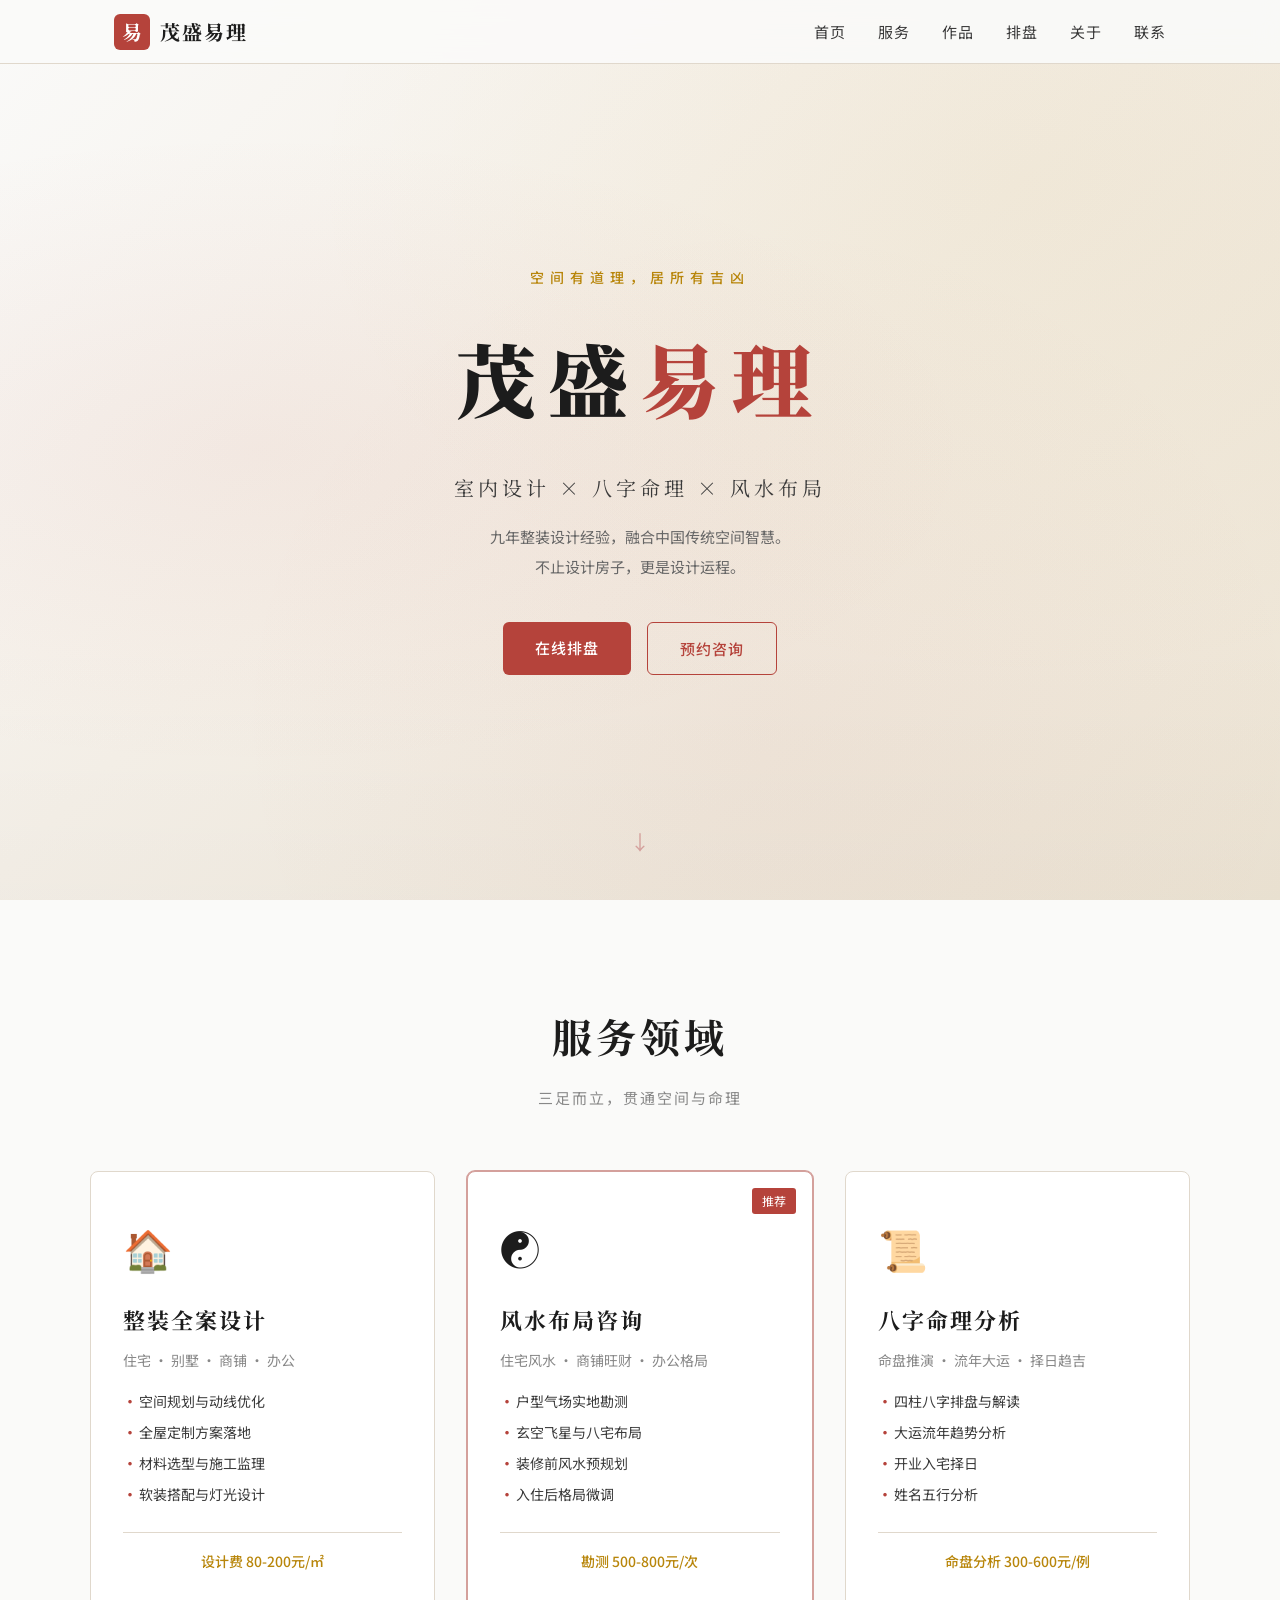
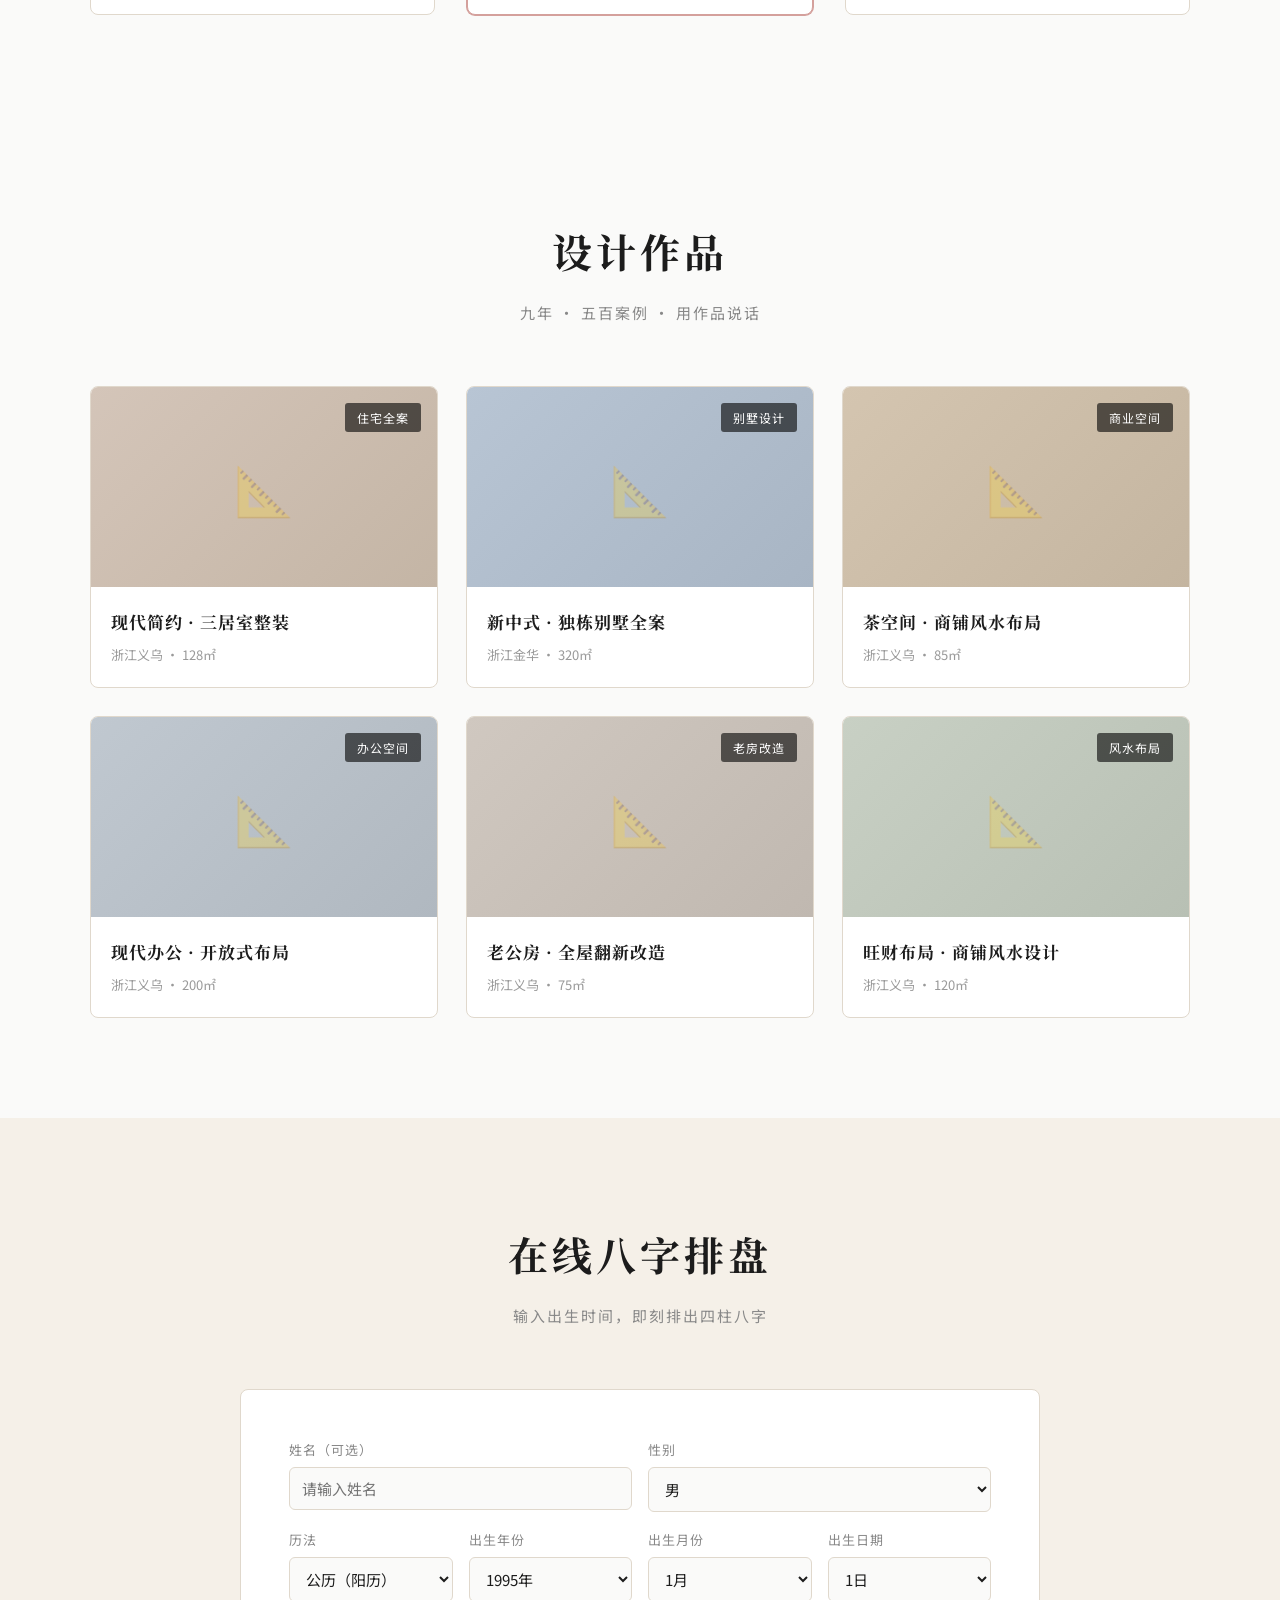
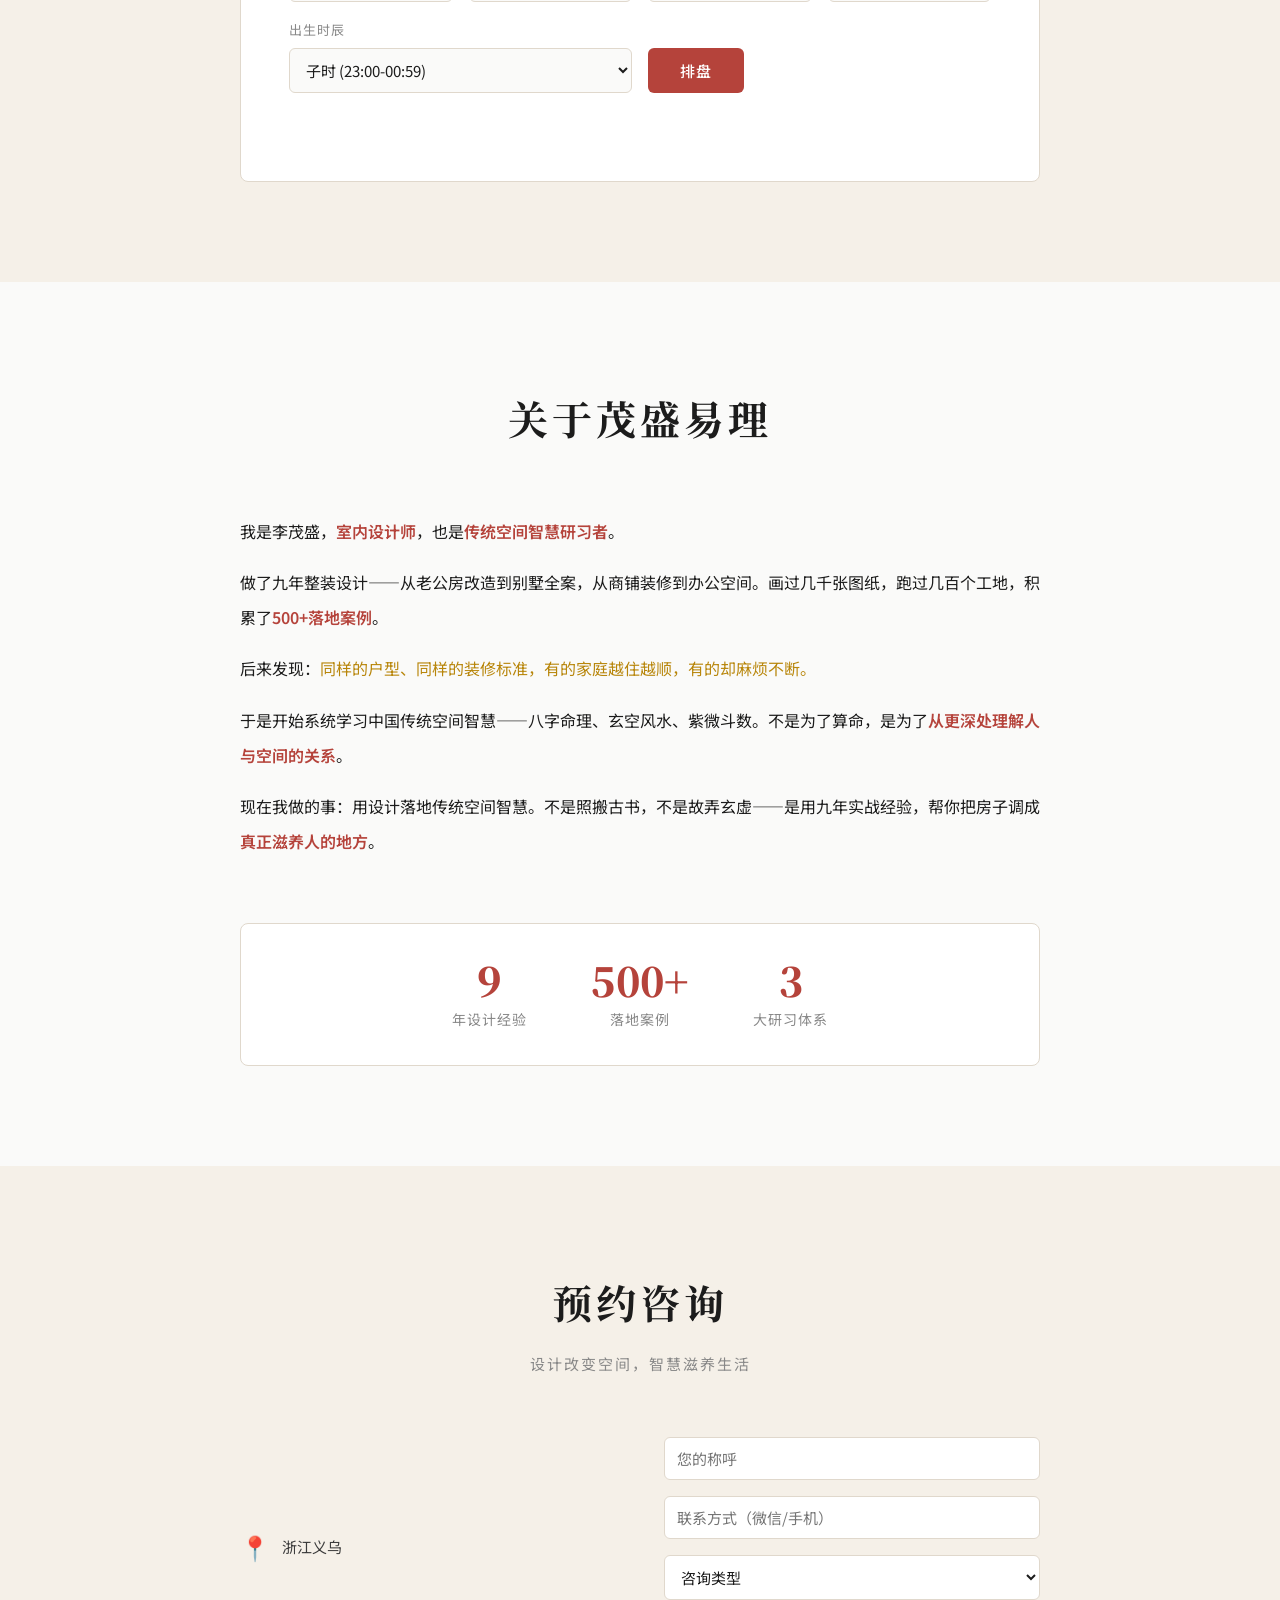
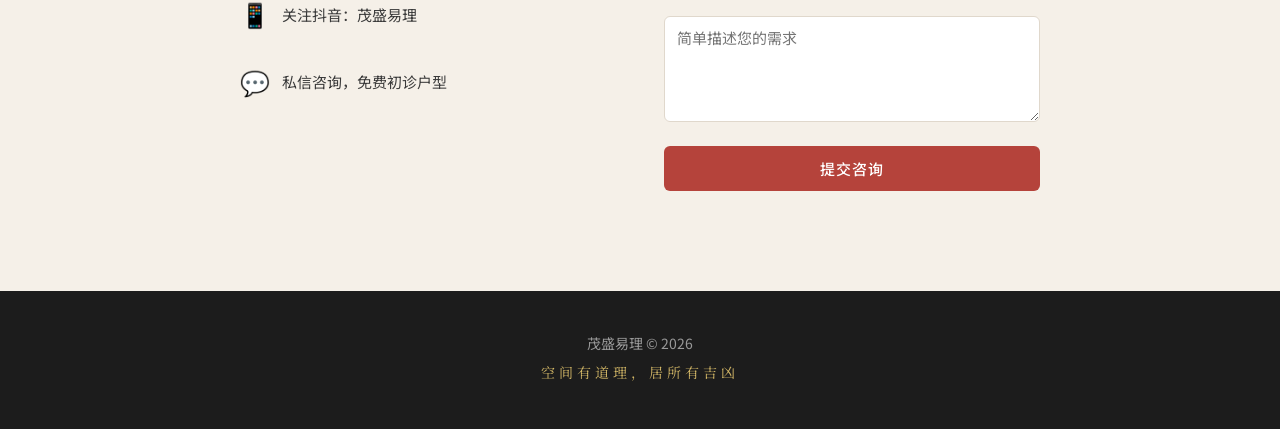
==== index.html @ fb3c31aa "茂盛易理官网初版：室内设计×八字命理×风水布局 - 首页首屏 + 服务领域 + 设计作品 + 在线八字排盘 + 关于 + 联系 - 九年整装设计经验，500+落地案例 - 纯静态站点，可部署到任意托管" ====
﻿<!DOCTYPE html>
<html lang="zh-CN">
<head>
  <meta charset="UTF-8">
  <meta name="viewport" content="width=device-width, initial-scale=1.0">
  <title>茂盛易理 — 空间设计 · 八字命理 · 风水布局</title>
  <meta name="description" content="茂盛易理，专注室内设计与传统空间智慧融合。9年整装设计经验，提供全案设计、八字命理分析、风水布局咨询。">
  <link rel="stylesheet" href="css/style.css">
</head>
<body>

<!-- 导航 -->
<nav class="nav">
  <div class="nav-inner">
    <a href="#home" class="logo">
      <span class="logo-icon">易</span>
      <span class="logo-text">茂盛易理</span>
    </a>
    <ul class="nav-links">
      <li><a href="#home">首页</a></li>
      <li><a href="#services">服务</a></li>
      <li><a href="#works">作品</a></li>
      <li><a href="#bazi">排盘</a></li>
      <li><a href="#about">关于</a></li>
      <li><a href="#contact">联系</a></li>
    </ul>
    <button class="nav-toggle" aria-label="菜单">☰</button>
  </div>
</nav>

<!-- 首页 —— 首屏 -->
<section id="home" class="hero">
  <div class="hero-bg"></div>
  <div class="hero-content">
    <p class="hero-tag">空间有道理，居所有吉凶</p>
    <h1 class="hero-title">
      <span class="t1">茂</span><span class="t2">盛</span><span class="t3">易</span><span class="t4">理</span>
    </h1>
    <p class="hero-sub">室内设计 × 八字命理 × 风水布局</p>
    <p class="hero-desc">九年整装设计经验，融合中国传统空间智慧。<br>不止设计房子，更是设计运程。</p>
    <div class="hero-actions">
      <a href="#bazi" class="btn-primary">在线排盘</a>
      <a href="#contact" class="btn-outline">预约咨询</a>
    </div>
  </div>
  <div class="hero-scroll">↓</div>
</section>

<!-- 服务 -->
<section id="services" class="section">
  <div class="section-header">
    <h2>服务领域</h2>
    <p class="section-sub">三足而立，贯通空间与命理</p>
  </div>
  <div class="services-grid">
    <div class="service-card">
      <div class="service-icon">🏠</div>
      <h3>整装全案设计</h3>
      <p>住宅 · 别墅 · 商铺 · 办公</p>
      <ul>
        <li>空间规划与动线优化</li>
        <li>全屋定制方案落地</li>
        <li>材料选型与施工监理</li>
        <li>软装搭配与灯光设计</li>
      </ul>
      <span class="service-price">设计费 80-200元/㎡</span>
    </div>
    <div class="service-card featured">
      <div class="service-icon">☯</div>
      <h3>风水布局咨询</h3>
      <p>住宅风水 · 商铺旺财 · 办公格局</p>
      <ul>
        <li>户型气场实地勘测</li>
        <li>玄空飞星与八宅布局</li>
        <li>装修前风水预规划</li>
        <li>入住后格局微调</li>
      </ul>
      <span class="service-price">勘测 500-800元/次</span>
    </div>
    <div class="service-card">
      <div class="service-icon">📜</div>
      <h3>八字命理分析</h3>
      <p>命盘推演 · 流年大运 · 择日趋吉</p>
      <ul>
        <li>四柱八字排盘与解读</li>
        <li>大运流年趋势分析</li>
        <li>开业入宅择日</li>
        <li>姓名五行分析</li>
      </ul>
      <span class="service-price">命盘分析 300-600元/例</span>
    </div>
  </div>
</section>

<!-- 作品集 -->
<section id="works" class="section">
  <div class="section-header">
    <h2>设计作品</h2>
    <p class="section-sub">九年 · 五百案例 · 用作品说话</p>
  </div>
  <div class="works-grid">
    <div class="work-card">
      <div class="work-img" style="background: linear-gradient(135deg, #D4C5B9 0%, #C4B5A5 100%);">
        <span class="work-tag">住宅全案</span>
      </div>
      <div class="work-info">
        <h4>现代简约 · 三居室整装</h4>
        <p>浙江义乌 · 128㎡</p>
      </div>
    </div>
    <div class="work-card">
      <div class="work-img" style="background: linear-gradient(135deg, #B8C5D4 0%, #A8B5C4 100%);">
        <span class="work-tag">别墅设计</span>
      </div>
      <div class="work-info">
        <h4>新中式 · 独栋别墅全案</h4>
        <p>浙江金华 · 320㎡</p>
      </div>
    </div>
    <div class="work-card">
      <div class="work-img" style="background: linear-gradient(135deg, #D4C5B0 0%, #C4B5A0 100%);">
        <span class="work-tag">商业空间</span>
      </div>
      <div class="work-info">
        <h4>茶空间 · 商铺风水布局</h4>
        <p>浙江义乌 · 85㎡</p>
      </div>
    </div>
    <div class="work-card">
      <div class="work-img" style="background: linear-gradient(135deg, #C0C8D0 0%, #B0B8C0 100%);">
        <span class="work-tag">办公空间</span>
      </div>
      <div class="work-info">
        <h4>现代办公 · 开放式布局</h4>
        <p>浙江义乌 · 200㎡</p>
      </div>
    </div>
    <div class="work-card">
      <div class="work-img" style="background: linear-gradient(135deg, #D0C8C0 0%, #C0B8B0 100%);">
        <span class="work-tag">老房改造</span>
      </div>
      <div class="work-info">
        <h4>老公房 · 全屋翻新改造</h4>
        <p>浙江义乌 · 75㎡</p>
      </div>
    </div>
    <div class="work-card">
      <div class="work-img" style="background: linear-gradient(135deg, #C8D0C4 0%, #B8C0B4 100%);">
        <span class="work-tag">风水布局</span>
      </div>
      <div class="work-info">
        <h4>旺财布局 · 商铺风水设计</h4>
        <p>浙江义乌 · 120㎡</p>
      </div>
    </div>
  </div>
</section>

<!-- 排盘工具 -->
<section id="bazi" class="section section-alt">
  <div class="section-header">
    <h2>在线八字排盘</h2>
    <p class="section-sub">输入出生时间，即刻排出四柱八字</p>
  </div>
  <div class="bazi-tool">
    <form id="baziForm" class="bazi-form">
      <div class="form-row">
        <div class="form-group">
          <label for="name">姓名（可选）</label>
          <input type="text" id="name" placeholder="请输入姓名">
        </div>
        <div class="form-group">
          <label for="gender">性别</label>
          <select id="gender">
            <option value="1">男</option>
            <option value="0">女</option>
          </select>
        </div>
      </div>
      <div class="form-row">
        <div class="form-group">
          <label for="calendarType">历法</label>
          <select id="calendarType">
            <option value="solar">公历（阳历）</option>
            <option value="lunar">农历（阴历）</option>
          </select>
        </div>
        <div class="form-group">
          <label for="year">出生年份</label>
          <select id="year"></select>
        </div>
        <div class="form-group">
          <label for="month">出生月份</label>
          <select id="month"></select>
        </div>
        <div class="form-group">
          <label for="day">出生日期</label>
          <select id="day"></select>
        </div>
      </div>
      <div class="form-row">
        <div class="form-group">
          <label for="hour">出生时辰</label>
          <select id="hour">
            <option value="0">子时 (23:00-00:59)</option>
            <option value="1">丑时 (01:00-02:59)</option>
            <option value="2">寅时 (03:00-04:59)</option>
            <option value="3">卯时 (05:00-06:59)</option>
            <option value="4">辰时 (07:00-08:59)</option>
            <option value="5">巳时 (09:00-10:59)</option>
            <option value="6">午时 (11:00-12:59)</option>
            <option value="7">未时 (13:00-14:59)</option>
            <option value="8">申时 (15:00-16:59)</option>
            <option value="9">酉时 (17:00-18:59)</option>
            <option value="10">戌时 (19:00-20:59)</option>
            <option value="11">亥时 (21:00-22:59)</option>
          </select>
        </div>
        <div class="form-group">
          <label>&nbsp;</label>
          <button type="submit" class="btn-primary">排盘</button>
        </div>
      </div>
    </form>

    <div id="baziResult" class="bazi-result" style="display:none;">
      <div class="bazi-table-wrapper">
        <table class="bazi-table">
          <thead>
            <tr>
              <th></th>
              <th class="pillar-label">年柱</th>
              <th class="pillar-label">月柱</th>
              <th class="pillar-label">日柱</th>
              <th class="pillar-label">时柱</th>
            </tr>
          </thead>
          <tbody>
            <tr class="stem-row">
              <td class="row-label">天干</td>
              <td id="yStem" class="pillar-cell">—</td>
              <td id="mStem" class="pillar-cell">—</td>
              <td id="dStem" class="pillar-cell">—</td>
              <td id="hStem" class="pillar-cell">—</td>
            </tr>
            <tr class="branch-row">
              <td class="row-label">地支</td>
              <td id="yBranch" class="pillar-cell">—</td>
              <td id="mBranch" class="pillar-cell">—</td>
              <td id="dBranch" class="pillar-cell">—</td>
              <td id="hBranch" class="pillar-cell">—</td>
            </tr>
          </tbody>
        </table>
      </div>
      <div class="bazi-extras" id="baziExtras"></div>
      <p class="bazi-disclaimer">以上为四柱八字排盘结果。如需详细命理解读、大运流年分析、户型风水布局，请<a href="#contact">预约咨询</a>。</p>
    </div>
  </div>
</section>

<!-- 关于 -->
<section id="about" class="section">
  <div class="section-header">
    <h2>关于茂盛易理</h2>
  </div>
  <div class="about-content">
    <div class="about-text">
      <p>我是李茂盛，<strong>室内设计师</strong>，也是<strong>传统空间智慧研习者</strong>。</p>
      <p>做了九年整装设计——从老公房改造到别墅全案，从商铺装修到办公空间。画过几千张图纸，跑过几百个工地，积累了<strong>500+落地案例</strong>。</p>
      <p>后来发现：<em>同样的户型、同样的装修标准，有的家庭越住越顺，有的却麻烦不断。</em></p>
      <p>于是开始系统学习中国传统空间智慧——八字命理、玄空风水、紫微斗数。不是为了算命，是为了<strong>从更深处理解人与空间的关系</strong>。</p>
      <p>现在我做的事：用设计落地传统空间智慧。不是照搬古书，不是故弄玄虚——是用九年实战经验，帮你把房子调成<strong>真正滋养人的地方</strong>。</p>
    </div>
    <div class="about-stats">
      <div class="stat"><span class="stat-num">9</span><span class="stat-label">年设计经验</span></div>
      <div class="stat"><span class="stat-num">500+</span><span class="stat-label">落地案例</span></div>
      <div class="stat"><span class="stat-num">3</span><span class="stat-label">大研习体系</span></div>
    </div>
  </div>
</section>

<!-- 联系 -->
<section id="contact" class="section section-alt">
  <div class="section-header">
    <h2>预约咨询</h2>
    <p class="section-sub">设计改变空间，智慧滋养生活</p>
  </div>
  <div class="contact-content">
    <div class="contact-info">
      <div class="contact-item">
        <span class="contact-icon">📍</span>
        <span>浙江义乌</span>
      </div>
      <div class="contact-item">
        <span class="contact-icon">📱</span>
        <span>关注抖音：茂盛易理</span>
      </div>
      <div class="contact-item">
        <span class="contact-icon">💬</span>
        <span>私信咨询，免费初诊户型</span>
      </div>
    </div>
    <form id="contactForm" class="contact-form">
      <div class="form-group">
        <input type="text" placeholder="您的称呼" required>
      </div>
      <div class="form-group">
        <input type="text" placeholder="联系方式（微信/手机）" required>
      </div>
      <div class="form-group">
        <select>
          <option>咨询类型</option>
          <option>整装设计</option>
          <option>风水布局</option>
          <option>八字命理</option>
          <option>其他</option>
        </select>
      </div>
      <div class="form-group">
        <textarea rows="4" placeholder="简单描述您的需求"></textarea>
      </div>
      <button type="submit" class="btn-primary">提交咨询</button>
    </form>
  </div>
</section>

<!-- 页脚 -->
<footer class="footer">
  <div class="footer-inner">
    <p>茂盛易理 © 2026</p>
    <p>空间有道理，居所有吉凶</p>
  </div>
</footer>

<script src="js/bazi-calculator.js?v=4"></script>
<script src="js/main.js?v=4"></script>
</body>
</html>
---- css/style.css ----
/* === 茂盛易理 — 官网样式 === */

/* --- 字体 --- */
@import url('https://fonts.googleapis.com/css2?family=Noto+Serif+SC:wght@400;600;700;900&family=Noto+Sans+SC:wght@300;400;500;700&display=swap');

/* --- CSS变量 --- */
:root {
  --red: #B5433B;
  --red-light: #D4A09C;
  --red-dark: #8B2D26;
  --gold: #B8860B;
  --gold-light: #D4B867;
  --ink: #1C1C1C;
  --ink-light: #3A3A3A;
  --paper: #F5F0E8;
  --paper-dark: #E8E0D0;
  --bg: #FAFAF9;
  --white: #FFFFFF;
  --border: #E0D8CC;
  --shadow: 0 2px 16px rgba(0,0,0,0.06);
  --shadow-lg: 0 8px 40px rgba(0,0,0,0.10);
  --font-serif: 'Noto Serif SC', 'SimSun', 'STSong', serif;
  --font-sans: 'Noto Sans SC', 'PingFang SC', 'Microsoft YaHei', sans-serif;
  --max-width: 1100px;
  --nav-height: 64px;
}

/* --- Reset --- */
*, *::before, *::after { box-sizing: border-box; margin: 0; padding: 0; }
html { scroll-behavior: smooth; font-size: 16px; }
body {
  font-family: var(--font-sans);
  color: var(--ink);
  background: var(--bg);
  line-height: 1.8;
  -webkit-font-smoothing: antialiased;
}

/* --- 导航 --- */
.nav {
  position: fixed; top: 0; left: 0; right: 0; z-index: 1000;
  background: rgba(250,250,249,0.92);
  backdrop-filter: blur(12px);
  border-bottom: 1px solid var(--border);
  height: var(--nav-height);
}
.nav-inner {
  max-width: var(--max-width); margin: 0 auto;
  display: flex; align-items: center; justify-content: space-between;
  height: 100%; padding: 0 24px;
}
.logo { display: flex; align-items: center; gap: 10px; text-decoration: none; }
.logo-icon {
  width: 36px; height: 36px;
  background: var(--red);
  color: #fff;
  font-family: var(--font-serif);
  font-size: 20px; font-weight: 700;
  display: flex; align-items: center; justify-content: center;
  border-radius: 6px;
}
.logo-text {
  font-family: var(--font-serif);
  font-size: 20px; font-weight: 700;
  color: var(--ink);
  letter-spacing: 2px;
}
.nav-links { display: flex; list-style: none; gap: 32px; }
.nav-links a {
  text-decoration: none; color: var(--ink-light);
  font-size: 15px; font-weight: 400;
  transition: color 0.2s;
  letter-spacing: 1px;
}
.nav-links a:hover { color: var(--red); }
.nav-toggle { display: none; background: none; border: none; font-size: 24px; cursor: pointer; color: var(--ink); }

/* --- 首屏 --- */
.hero {
  min-height: 100vh; display: flex; align-items: center; justify-content: center;
  position: relative; overflow: hidden;
  padding: 100px 24px 60px;
  background: linear-gradient(135deg, #FAFAF9 0%, #F5F0E8 40%, #EDE4D4 100%);
}
.hero-bg {
  position: absolute; inset: 0;
  background:
    radial-gradient(ellipse at 20% 50%, rgba(181,67,59,0.06) 0%, transparent 50%),
    radial-gradient(ellipse at 80% 20%, rgba(184,134,11,0.05) 0%, transparent 50%),
    radial-gradient(ellipse at 60% 80%, rgba(181,67,59,0.04) 0%, transparent 50%);
  pointer-events: none;
}
/* 装饰性水墨纹理 */
.hero-bg::after {
  content: '';
  position: absolute; bottom: 0; left: 0; right: 0; height: 30%;
  background: linear-gradient(to top, rgba(0,0,0,0.02) 0%, transparent 100%);
}
.hero-content { position: relative; z-index: 1; text-align: center; max-width: 700px; }
.hero-tag {
  font-size: 14px; color: var(--gold); letter-spacing: 6px;
  text-transform: uppercase; margin-bottom: 16px;
  font-weight: 500;
}
.hero-title {
  font-family: var(--font-serif);
  font-size: clamp(48px, 8vw, 80px);
  font-weight: 900;
  letter-spacing: 12px;
  margin-bottom: 20px;
  display: flex; justify-content: center; gap: 0;
}
.hero-title span { display: inline-block; }
.t1 { color: var(--ink); }
.t2 { color: var(--ink); }
.t3 { color: var(--red); }
.t4 { color: var(--red); }
.hero-sub {
  font-family: var(--font-serif);
  font-size: clamp(16px, 2.5vw, 20px);
  color: var(--ink-light);
  letter-spacing: 4px;
  margin-bottom: 16px;
}
.hero-desc {
  font-size: 15px; color: #666;
  line-height: 2;
  margin-bottom: 40px;
}
.hero-actions { display: flex; gap: 16px; justify-content: center; flex-wrap: wrap; }
.hero-scroll {
  position: absolute; bottom: 40px; left: 50%; transform: translateX(-50%);
  font-size: 20px; color: var(--red-light); animation: bounce 2s infinite;
}
@keyframes bounce {
  0%, 100% { transform: translateX(-50%) translateY(0); }
  50% { transform: translateX(-50%) translateY(8px); }
}

/* --- 按钮 --- */
.btn-primary {
  display: inline-block;
  background: var(--red);
  color: #fff;
  padding: 12px 32px;
  border-radius: 6px;
  text-decoration: none;
  font-size: 15px; font-weight: 500;
  letter-spacing: 1px;
  border: none; cursor: pointer;
  transition: background 0.2s, transform 0.15s;
  font-family: var(--font-sans);
}
.btn-primary:hover { background: var(--red-dark); transform: translateY(-1px); }
.btn-outline {
  display: inline-block;
  background: transparent;
  color: var(--red);
  padding: 12px 32px;
  border-radius: 6px;
  text-decoration: none;
  font-size: 15px; font-weight: 500;
  letter-spacing: 1px;
  border: 1.5px solid var(--red);
  cursor: pointer;
  transition: background 0.2s, color 0.2s;
}
.btn-outline:hover { background: var(--red); color: #fff; }

/* --- 通用section --- */
.section { padding: 100px 24px; }
.section-alt { background: var(--paper); }
.section-header { text-align: center; margin-bottom: 60px; }
.section-header h2 {
  font-family: var(--font-serif);
  font-size: clamp(28px, 4vw, 40px);
  font-weight: 700;
  color: var(--ink);
  letter-spacing: 4px;
  margin-bottom: 12px;
}
.section-sub {
  font-size: 15px; color: #888;
  letter-spacing: 2px;
}

/* --- 作品集 --- */
.works-grid {
  max-width: var(--max-width); margin: 0 auto;
  display: grid;
  grid-template-columns: repeat(auto-fit, minmax(300px, 1fr));
  gap: 28px;
}
.work-card {
  background: var(--white);
  border: 1px solid var(--border);
  border-radius: 8px;
  overflow: hidden;
  transition: transform 0.3s, box-shadow 0.3s;
}
.work-card:hover {
  transform: translateY(-4px);
  box-shadow: var(--shadow-lg);
}
.work-img {
  height: 200px;
  display: flex;
  align-items: flex-start;
  justify-content: flex-end;
  padding: 16px;
  position: relative;
  overflow: hidden;
}
.work-img::after {
  content: '📐';
  position: absolute;
  top: 50%;
  left: 50%;
  transform: translate(-50%, -50%);
  font-size: 48px;
  opacity: 0.3;
}
.work-tag {
  position: relative;
  z-index: 1;
  background: rgba(0,0,0,0.6);
  color: #fff;
  font-size: 12px;
  padding: 4px 12px;
  border-radius: 3px;
  letter-spacing: 1px;
}
.work-info {
  padding: 20px;
}
.work-info h4 {
  font-family: var(--font-serif);
  font-size: 17px;
  letter-spacing: 1px;
  margin-bottom: 6px;
  color: var(--ink);
}
.work-info p {
  font-size: 13px;
  color: #999;
}

/* --- 服务卡片 --- */
.services-grid {
  max-width: var(--max-width); margin: 0 auto;
  display: grid;
  grid-template-columns: repeat(auto-fit, minmax(300px, 1fr));
  gap: 32px;
}
.service-card {
  background: var(--white);
  border: 1px solid var(--border);
  border-radius: 8px;
  padding: 40px 32px;
  transition: transform 0.2s, box-shadow 0.3s;
  position: relative;
}
.service-card:hover {
  transform: translateY(-4px);
  box-shadow: var(--shadow-lg);
}
.service-card.featured {
  border-color: var(--red-light);
  box-shadow: 0 0 0 1px var(--red-light);
}
.service-card.featured::before {
  content: '推荐';
  position: absolute; top: 16px; right: 16px;
  background: var(--red); color: #fff;
  font-size: 12px; padding: 2px 10px; border-radius: 3px;
}
.service-icon { font-size: 40px; margin-bottom: 16px; }
.service-card h3 {
  font-family: var(--font-serif);
  font-size: 22px; margin-bottom: 8px;
  letter-spacing: 2px;
}
.service-card > p {
  font-size: 14px; color: #888; margin-bottom: 16px;
}
.service-card ul {
  list-style: none; margin-bottom: 24px;
}
.service-card li {
  position: relative; padding-left: 16px;
  font-size: 14px; color: var(--ink-light);
  margin-bottom: 6px;
}
.service-card li::before {
  content: '·'; position: absolute; left: 0;
  color: var(--red); font-weight: 700;
}
.service-price {
  display: block; text-align: center;
  font-size: 14px; color: var(--gold);
  font-weight: 500;
  padding-top: 16px; border-top: 1px solid var(--border);
}

/* --- 排盘工具 --- */
.bazi-tool {
  max-width: 800px; margin: 0 auto;
  background: var(--white);
  border: 1px solid var(--border);
  border-radius: 8px;
  padding: 48px;
}
.bazi-form { margin-bottom: 40px; }
.form-row { display: flex; gap: 16px; margin-bottom: 16px; flex-wrap: wrap; }
.form-group { flex: 1; min-width: 140px; }
.form-group label {
  display: block; font-size: 13px; color: #888;
  margin-bottom: 6px; letter-spacing: 1px;
}
.form-group input,
.form-group select {
  width: 100%; padding: 10px 12px;
  border: 1px solid var(--border);
  border-radius: 6px;
  font-size: 15px; font-family: var(--font-sans);
  color: var(--ink);
  background: var(--bg);
  transition: border-color 0.2s;
}
.form-group input:focus,
.form-group select:focus {
  outline: none;
  border-color: var(--red);
}

/* --- 八字排盘表格 --- */
.bazi-table-wrapper { overflow-x: auto; margin-bottom: 24px; }
.bazi-table {
  width: 100%; border-collapse: collapse;
  text-align: center;
}
.bazi-table th, .bazi-table td {
  padding: 14px 16px;
  border: 1px solid var(--border);
  font-size: 15px;
}
.bazi-table thead th {
  background: var(--ink);
  color: var(--white);
  font-weight: 500; letter-spacing: 2px;
  font-family: var(--font-serif);
}
.bazi-table .row-label {
  background: var(--paper);
  font-family: var(--font-serif);
  font-weight: 600;
  letter-spacing: 2px;
  color: var(--red);
  min-width: 60px;
}
.pillar-cell {
  font-family: var(--font-serif);
  font-size: 22px;
  font-weight: 700;
  color: var(--ink);
  transition: all 0.3s;
}
.stem-row .pillar-cell { color: var(--red); }
.branch-row .pillar-cell { color: var(--ink); }
.bazi-extras {
  padding: 20px;
  background: var(--paper);
  border-radius: 6px;
  margin-bottom: 20px;
  font-size: 14px;
  line-height: 2;
}
.bazi-extras p { margin-bottom: 4px; }
.bazi-extras .label { color: #888; margin-right: 8px; }
.bazi-extras .value { font-weight: 600; }
.bazi-disclaimer {
  font-size: 13px; color: #aaa; text-align: center;
  line-height: 1.8;
}
.bazi-disclaimer a { color: var(--red); text-decoration: none; }

/* --- 关于 --- */
.about-content {
  max-width: 800px; margin: 0 auto;
  display: flex; flex-direction: column; gap: 48px;
}
.about-text { font-size: 16px; line-height: 2.2; }
.about-text p { margin-bottom: 16px; }
.about-text strong { color: var(--red); font-weight: 600; }
.about-text em { font-style: normal; color: var(--gold); }
.about-stats {
  display: flex; justify-content: center; gap: 64px;
  padding: 32px; background: var(--white);
  border: 1px solid var(--border); border-radius: 8px;
  flex-wrap: wrap;
}
.stat { text-align: center; }
.stat-num {
  display: block;
  font-family: var(--font-serif);
  font-size: 40px; font-weight: 900;
  color: var(--red);
  line-height: 1.2;
}
.stat-label { font-size: 14px; color: #888; letter-spacing: 1px; }

/* --- 联系 --- */
.contact-content {
  max-width: 800px; margin: 0 auto;
  display: grid; grid-template-columns: 1fr 1fr;
  gap: 48px;
}
.contact-info { display: flex; flex-direction: column; gap: 24px; justify-content: center; }
.contact-item {
  display: flex; align-items: center; gap: 12px;
  font-size: 15px; color: var(--ink-light);
}
.contact-icon { font-size: 24px; }
.contact-form { display: flex; flex-direction: column; gap: 16px; }
.contact-form .form-group input,
.contact-form .form-group select,
.contact-form .form-group textarea {
  width: 100%; padding: 10px 12px;
  border: 1px solid var(--border);
  border-radius: 6px;
  font-size: 15px; font-family: var(--font-sans);
  color: var(--ink);
  background: var(--white);
  transition: border-color 0.2s;
}
.contact-form .form-group input:focus,
.contact-form .form-group select:focus,
.contact-form .form-group textarea:focus {
  outline: none; border-color: var(--red);
}
.contact-form textarea { resize: vertical; }

/* --- 页脚 --- */
.footer {
  background: var(--ink);
  color: #999;
  text-align: center;
  padding: 40px 24px;
  font-size: 14px;
}
.footer p { margin-bottom: 4px; }
.footer p:last-child {
  font-family: var(--font-serif);
  letter-spacing: 4px;
  color: var(--gold-light);
}

/* --- 响应式 --- */
@media (max-width: 768px) {
  .nav-links { display: none; }
  .nav-toggle { display: block; }
  .nav-links.open {
    display: flex;
    flex-direction: column;
    position: absolute; top: var(--nav-height); left: 0; right: 0;
    background: var(--bg);
    border-bottom: 1px solid var(--border);
    padding: 16px 24px;
    gap: 12px;
  }
  .hero { padding: 80px 16px 40px; }
  .hero-title { letter-spacing: 6px; }
  .hero-actions { flex-direction: column; align-items: center; }
  .section { padding: 60px 16px; }
  .services-grid { grid-template-columns: 1fr; }
  .works-grid { grid-template-columns: 1fr; }
  .contact-content { grid-template-columns: 1fr; gap: 32px; }
  .about-stats { gap: 32px; }
  .bazi-tool { padding: 24px 16px; }
  .form-row { flex-direction: column; }
  .bazi-table th, .bazi-table td { padding: 10px 8px; font-size: 14px; }
  .pillar-cell { font-size: 18px; }
}
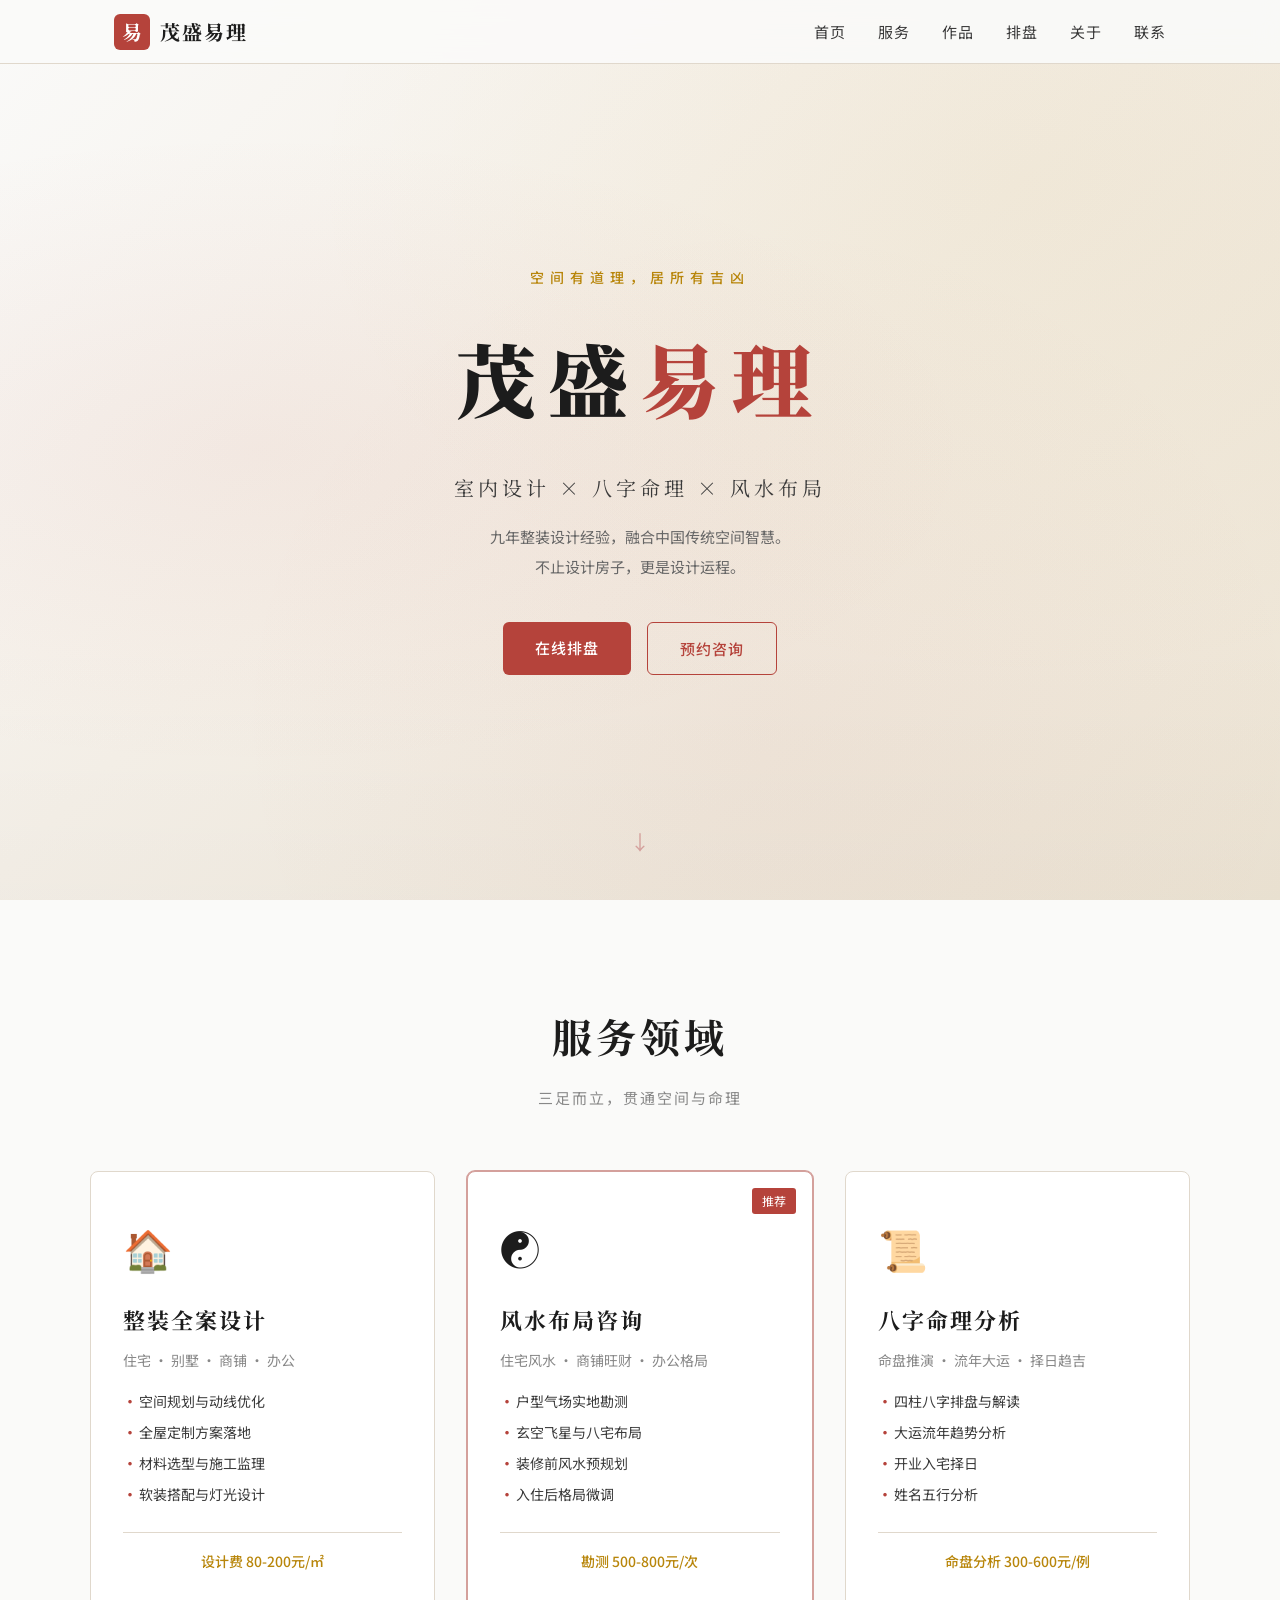
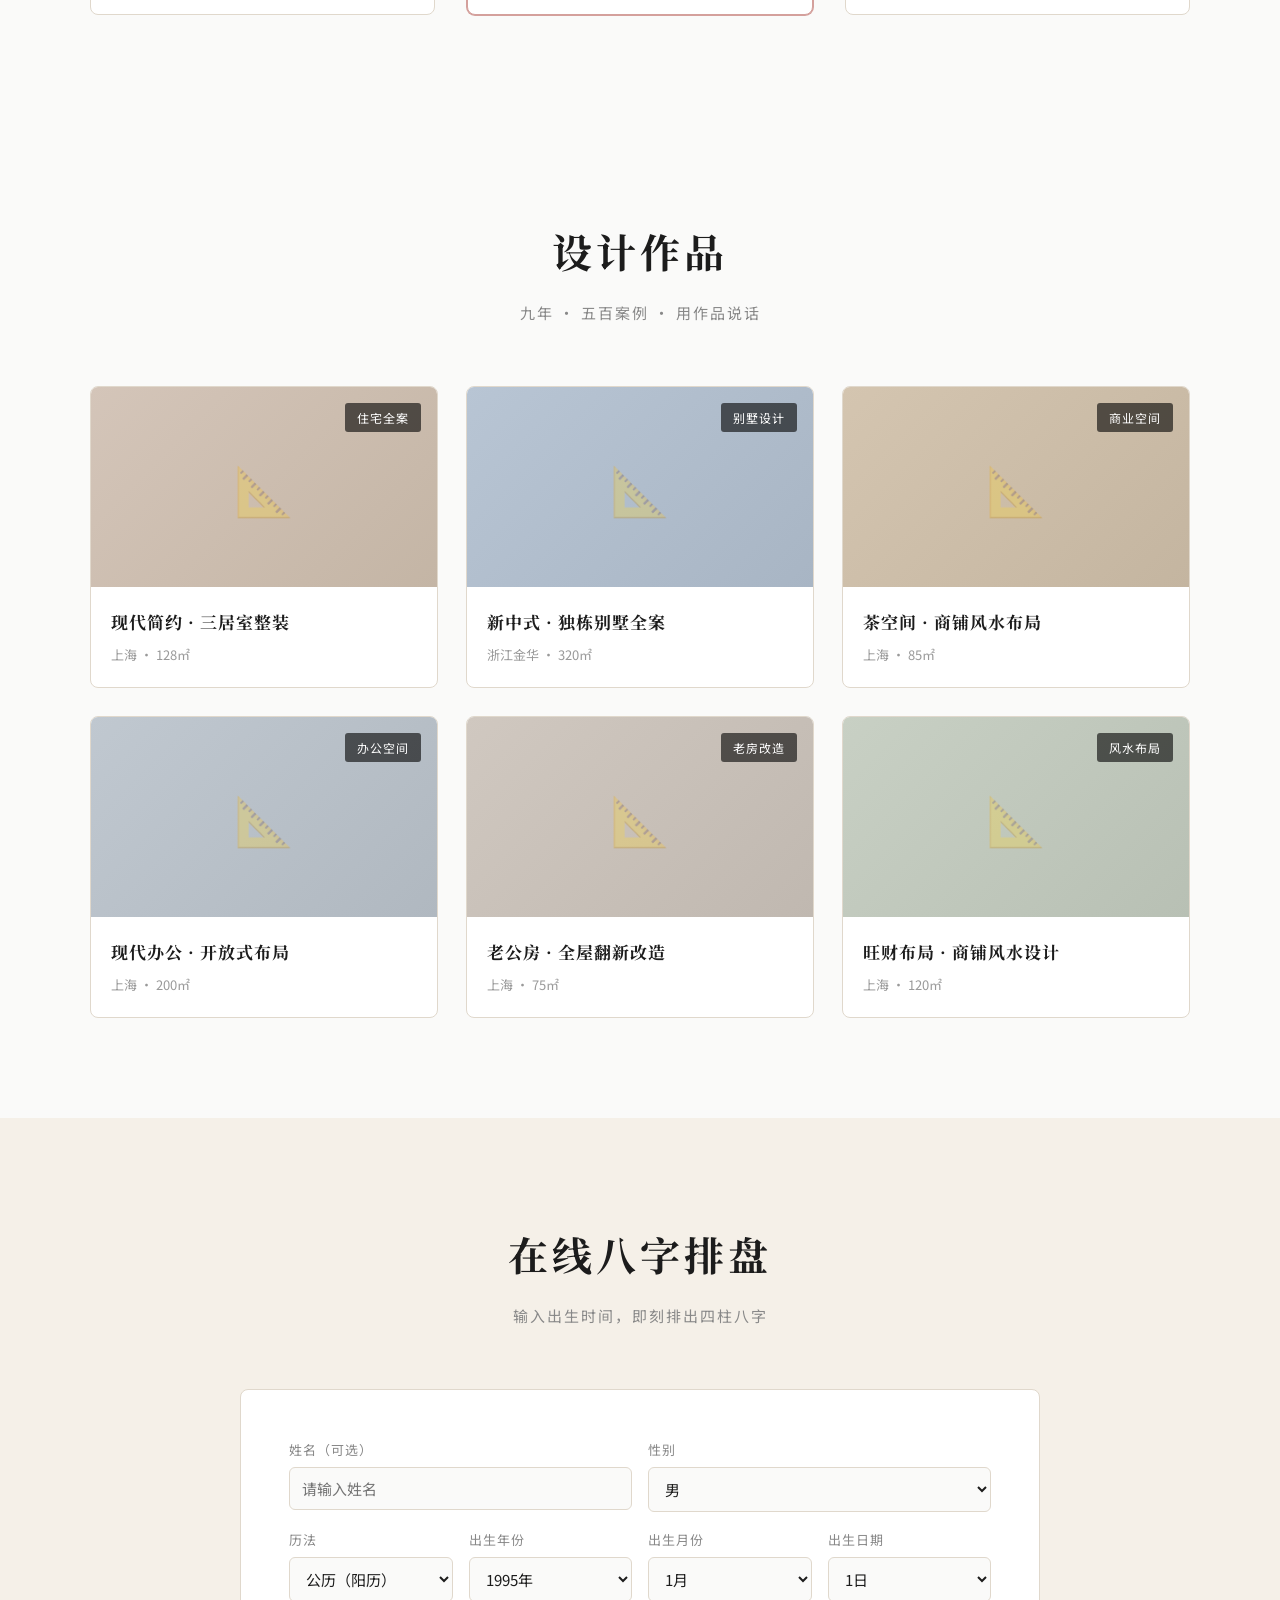
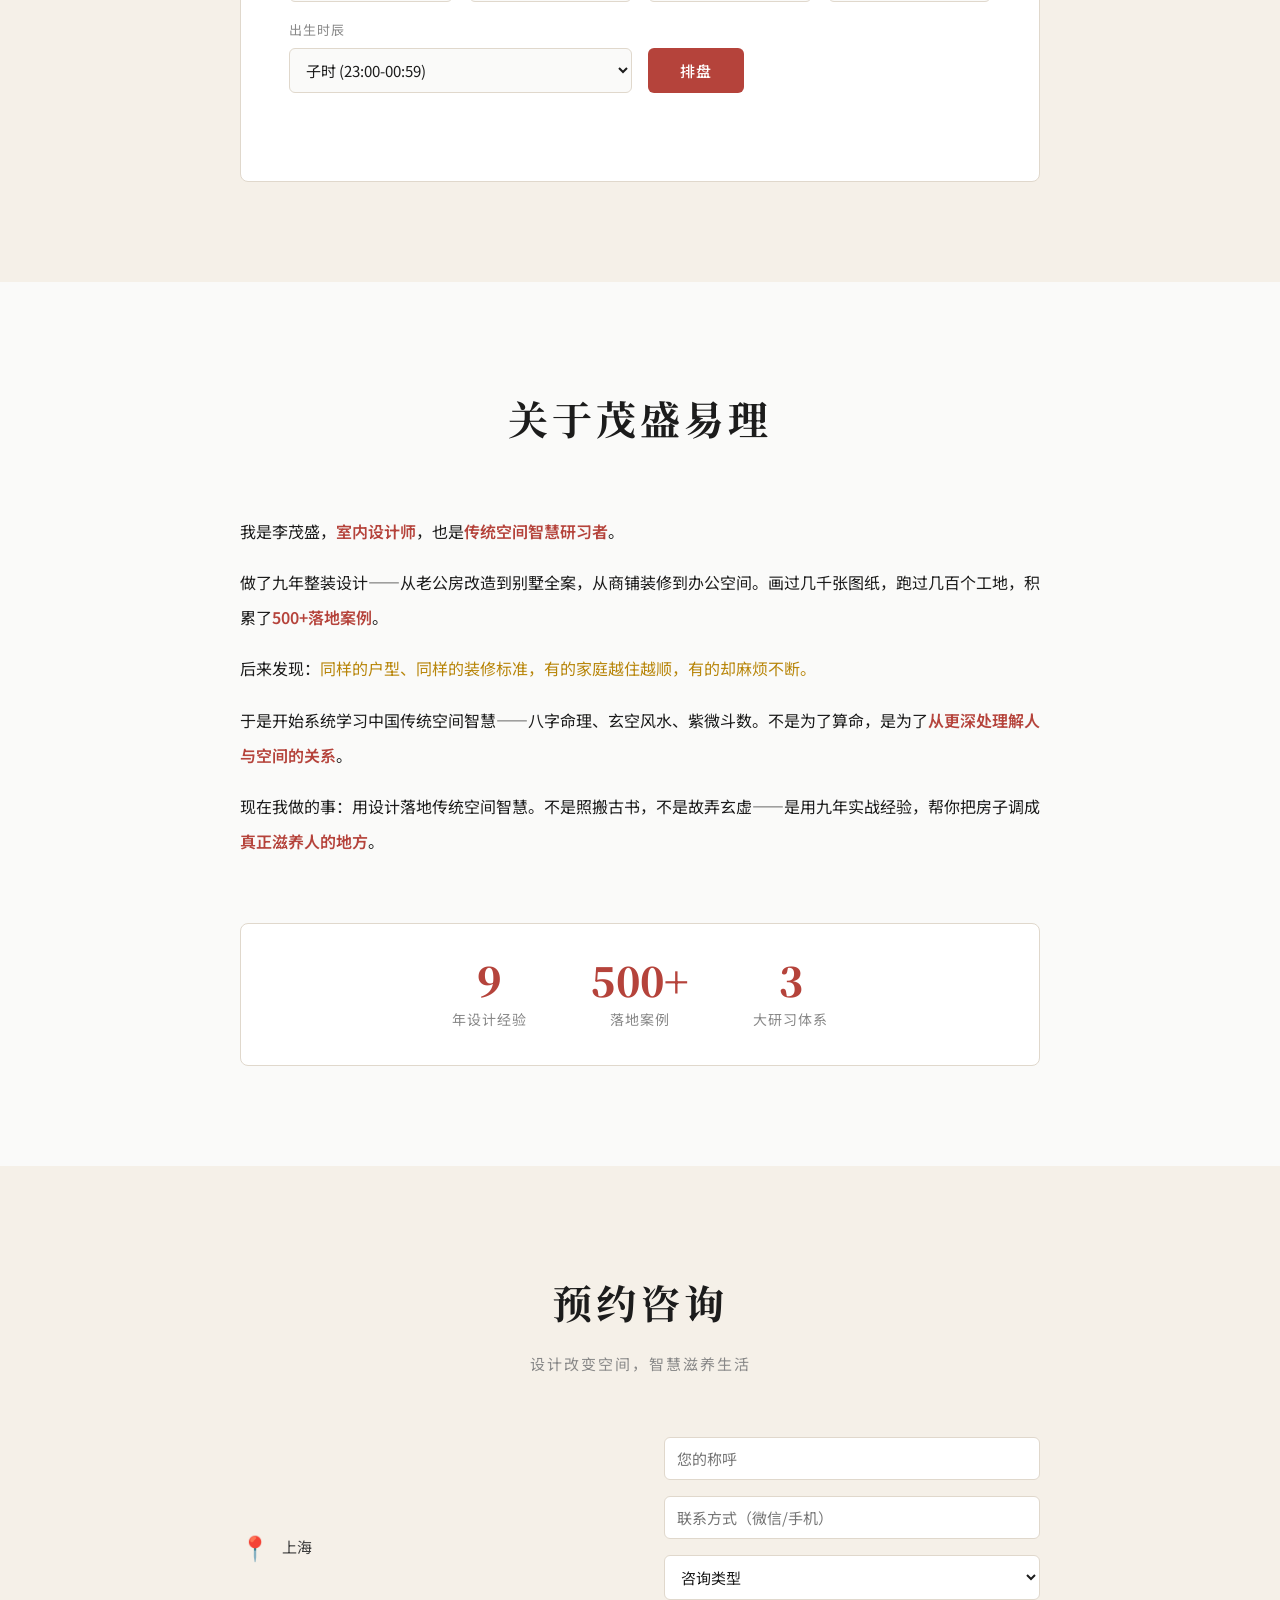
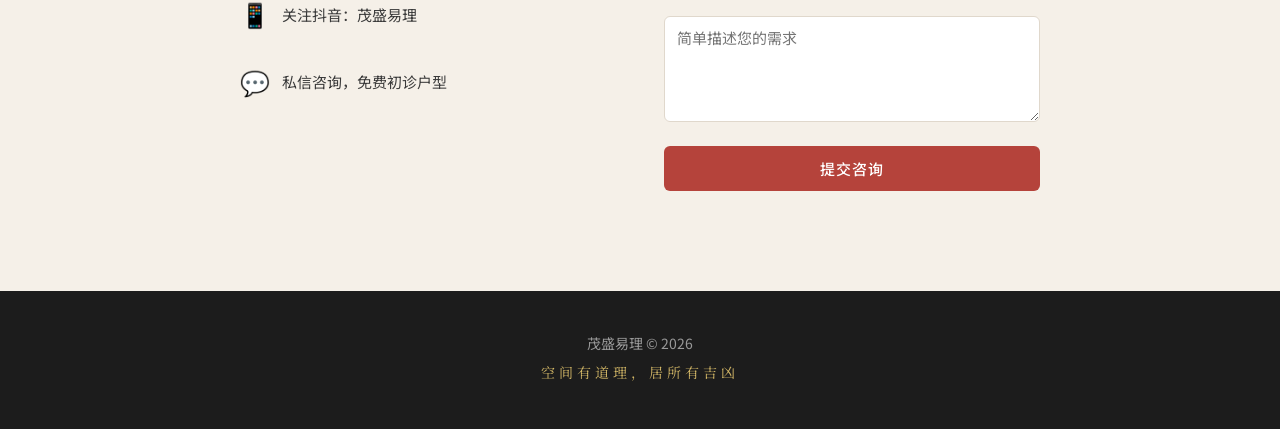
==== commit b785e669: "地区修正：浙江义乌 → 上海" ====
--- a/index.html
+++ b/index.html
@@ -105,7 +105,7 @@
       </div>
       <div class="work-info">
         <h4>现代简约 · 三居室整装</h4>
-        <p>浙江义乌 · 128㎡</p>
+        <p>上海 · 128㎡</p>
       </div>
     </div>
     <div class="work-card">
@@ -123,7 +123,7 @@
       </div>
       <div class="work-info">
         <h4>茶空间 · 商铺风水布局</h4>
-        <p>浙江义乌 · 85㎡</p>
+        <p>上海 · 85㎡</p>
       </div>
     </div>
     <div class="work-card">
@@ -132,7 +132,7 @@
       </div>
       <div class="work-info">
         <h4>现代办公 · 开放式布局</h4>
-        <p>浙江义乌 · 200㎡</p>
+        <p>上海 · 200㎡</p>
       </div>
     </div>
     <div class="work-card">
@@ -141,7 +141,7 @@
       </div>
       <div class="work-info">
         <h4>老公房 · 全屋翻新改造</h4>
-        <p>浙江义乌 · 75㎡</p>
+        <p>上海 · 75㎡</p>
       </div>
     </div>
     <div class="work-card">
@@ -150,7 +150,7 @@
       </div>
       <div class="work-info">
         <h4>旺财布局 · 商铺风水设计</h4>
-        <p>浙江义乌 · 120㎡</p>
+        <p>上海 · 120㎡</p>
       </div>
     </div>
   </div>
@@ -290,7 +290,7 @@
     <div class="contact-info">
       <div class="contact-item">
         <span class="contact-icon">📍</span>
-        <span>浙江义乌</span>
+        <span>上海</span>
       </div>
       <div class="contact-item">
         <span class="contact-icon">📱</span>
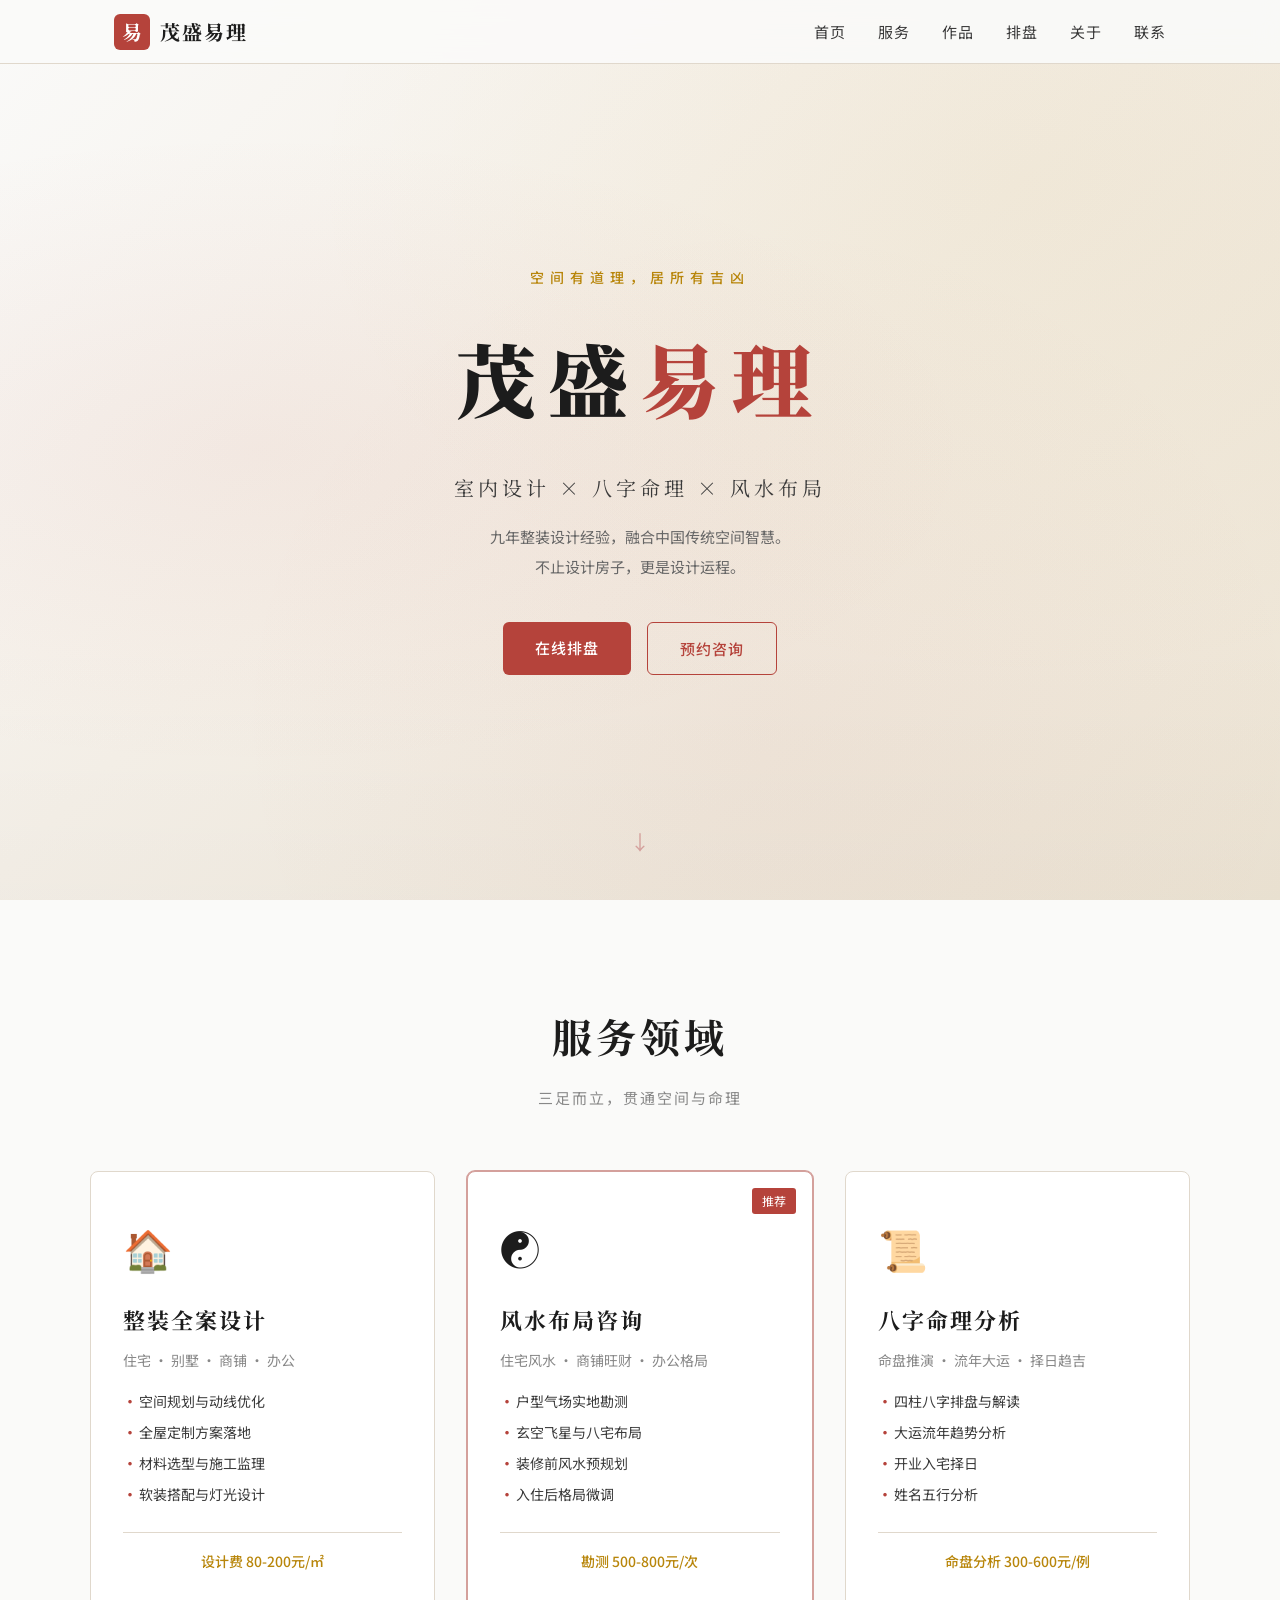
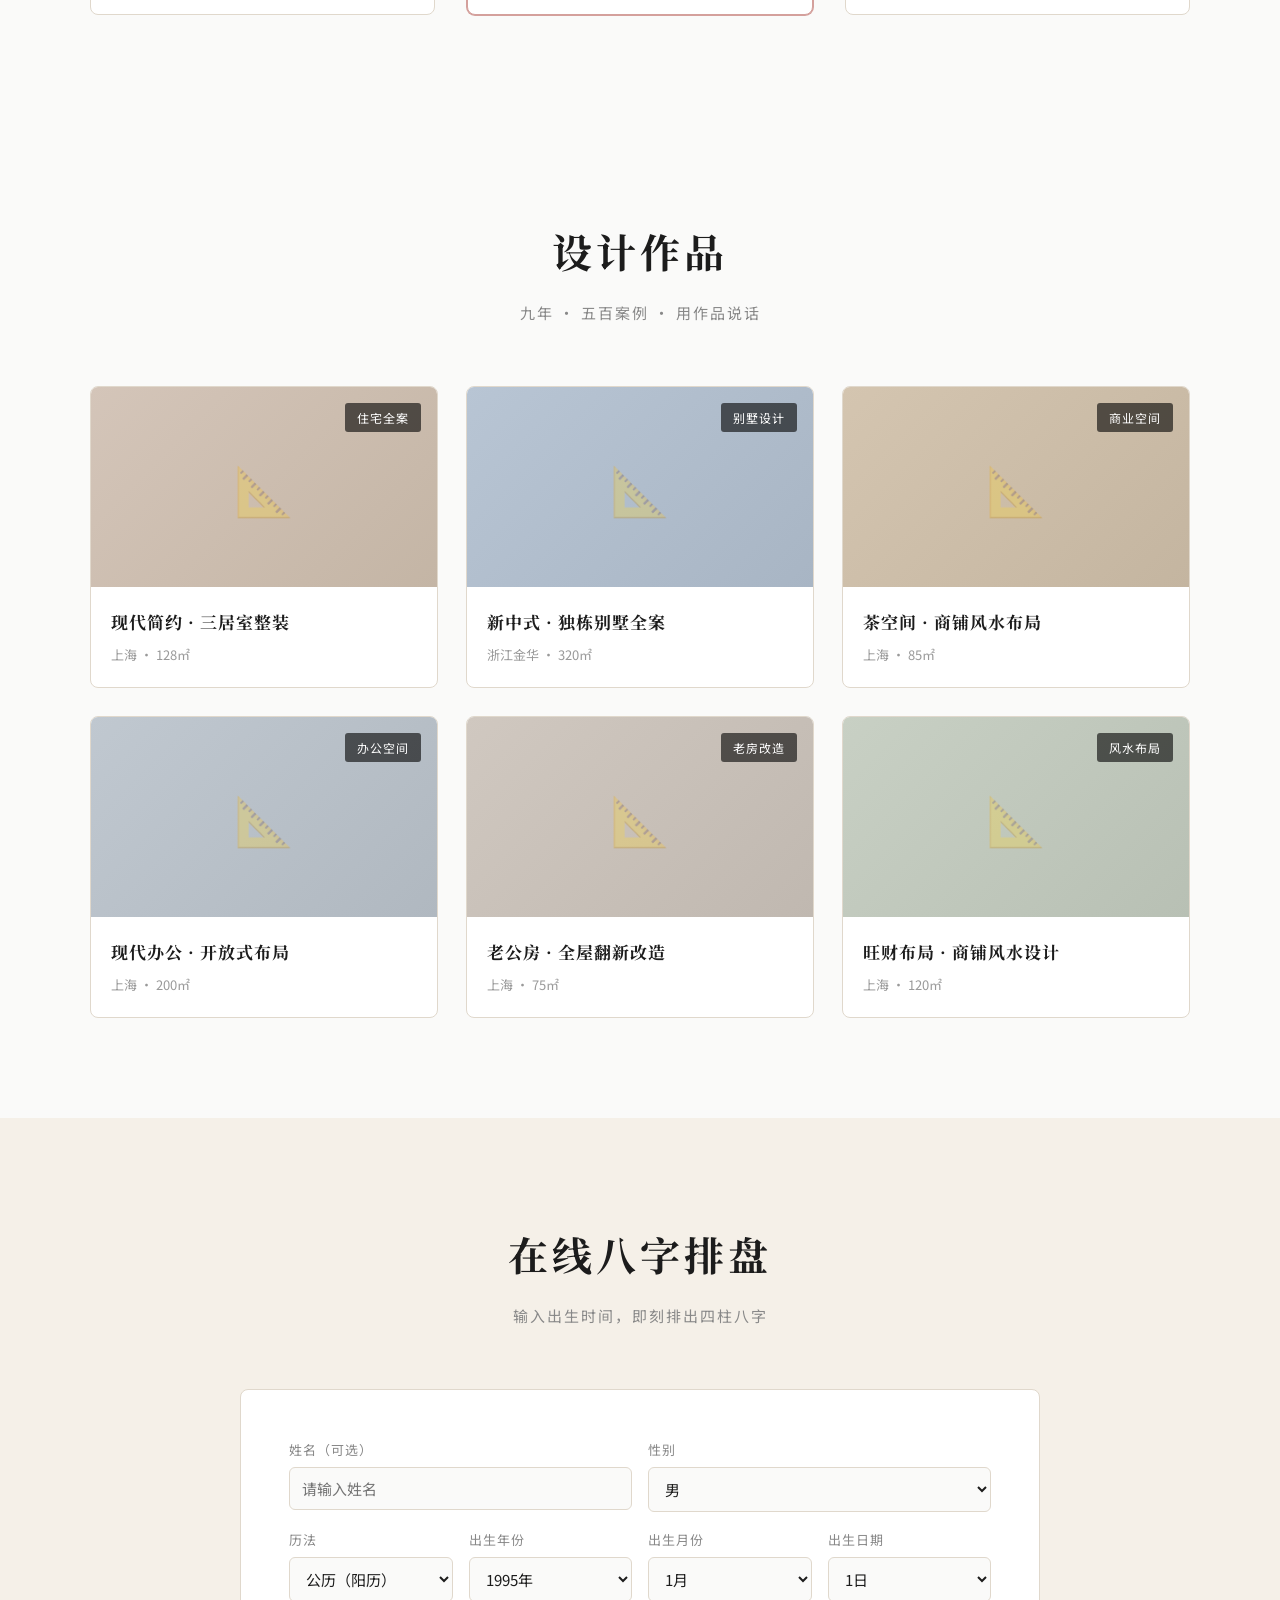
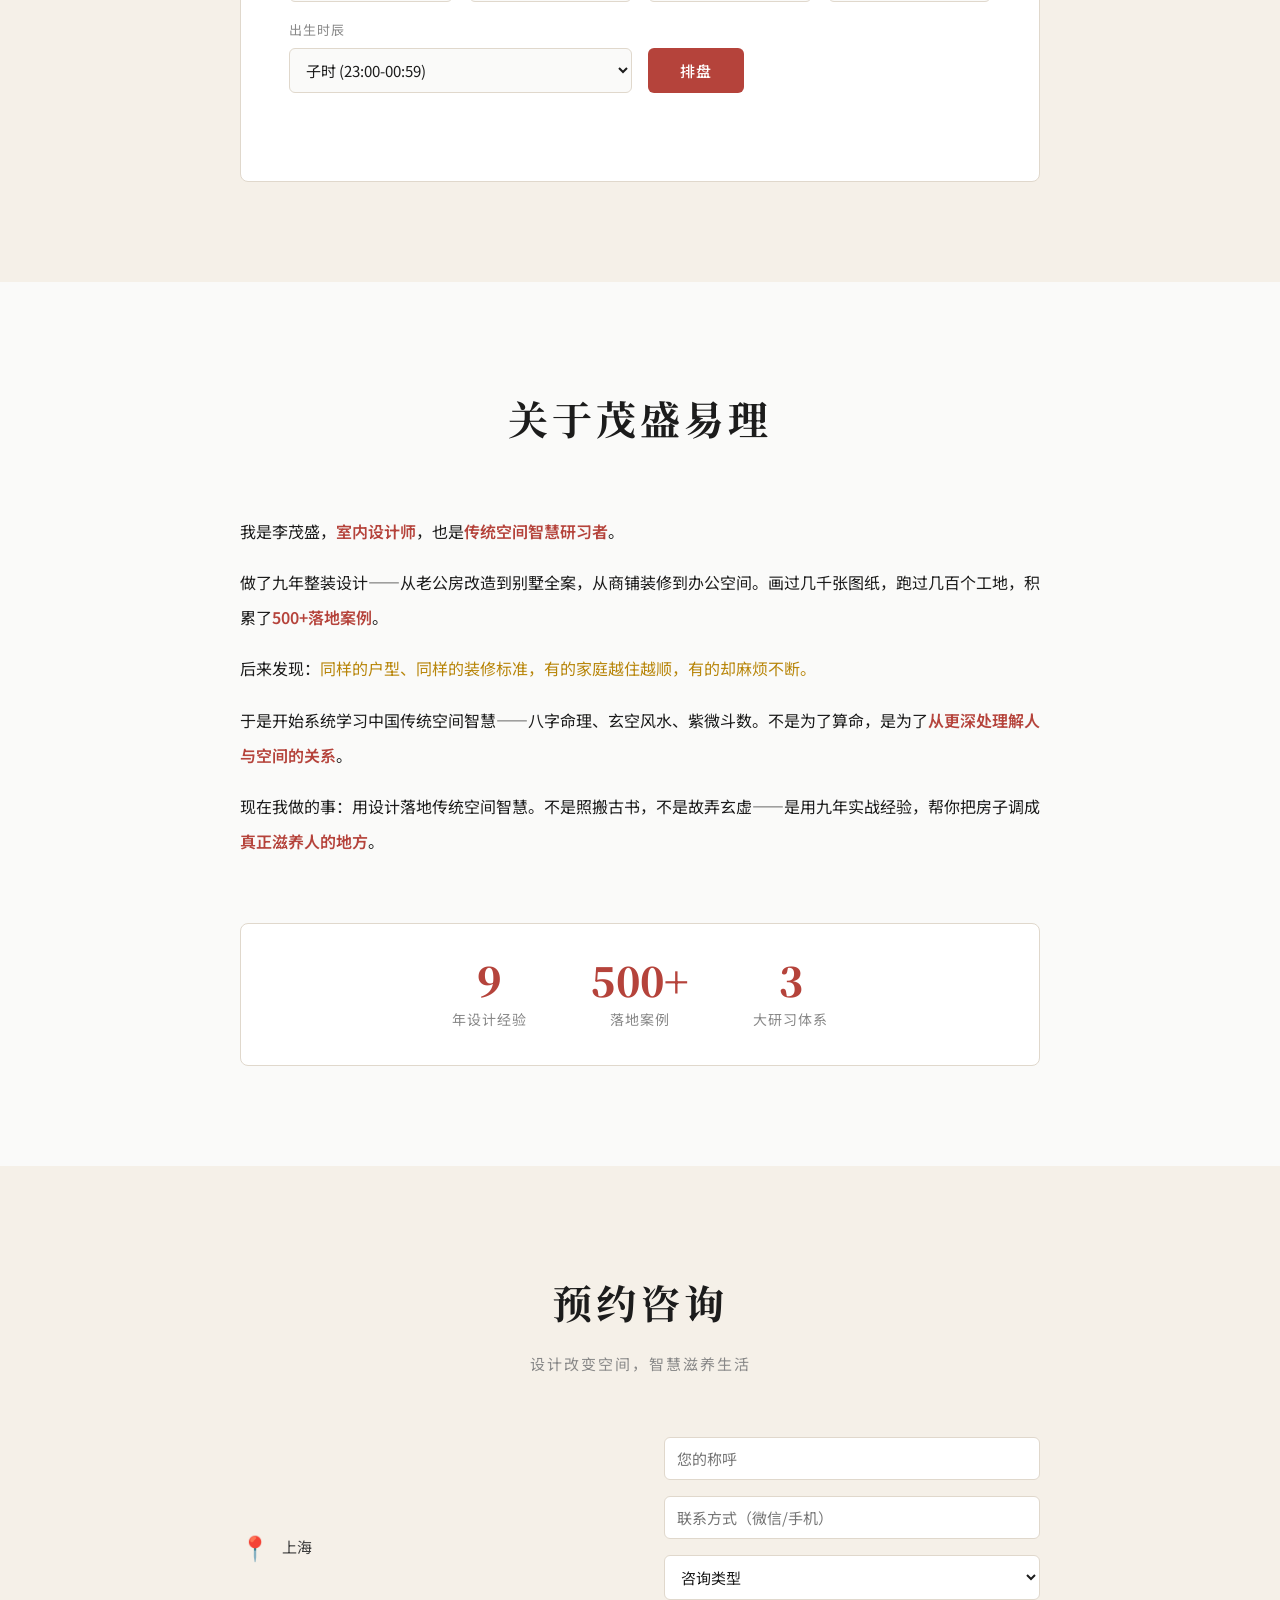
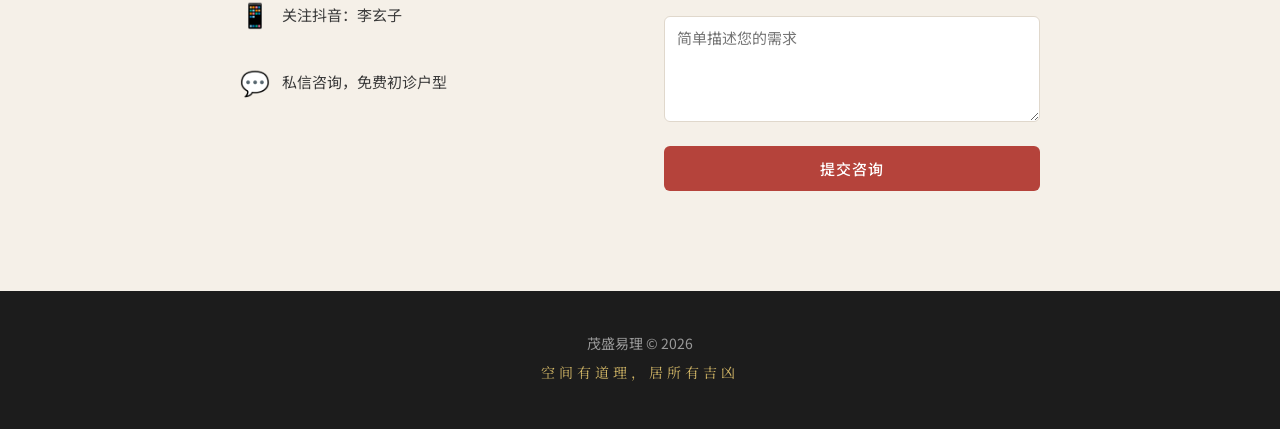
==== commit d946be4f: "抖音账号名称更新为李玄子" ====
--- a/index.html
+++ b/index.html
@@ -294,7 +294,7 @@
       </div>
       <div class="contact-item">
         <span class="contact-icon">📱</span>
-        <span>关注抖音：茂盛易理</span>
+        <span>关注抖音：李玄子</span>
       </div>
       <div class="contact-item">
         <span class="contact-icon">💬</span>
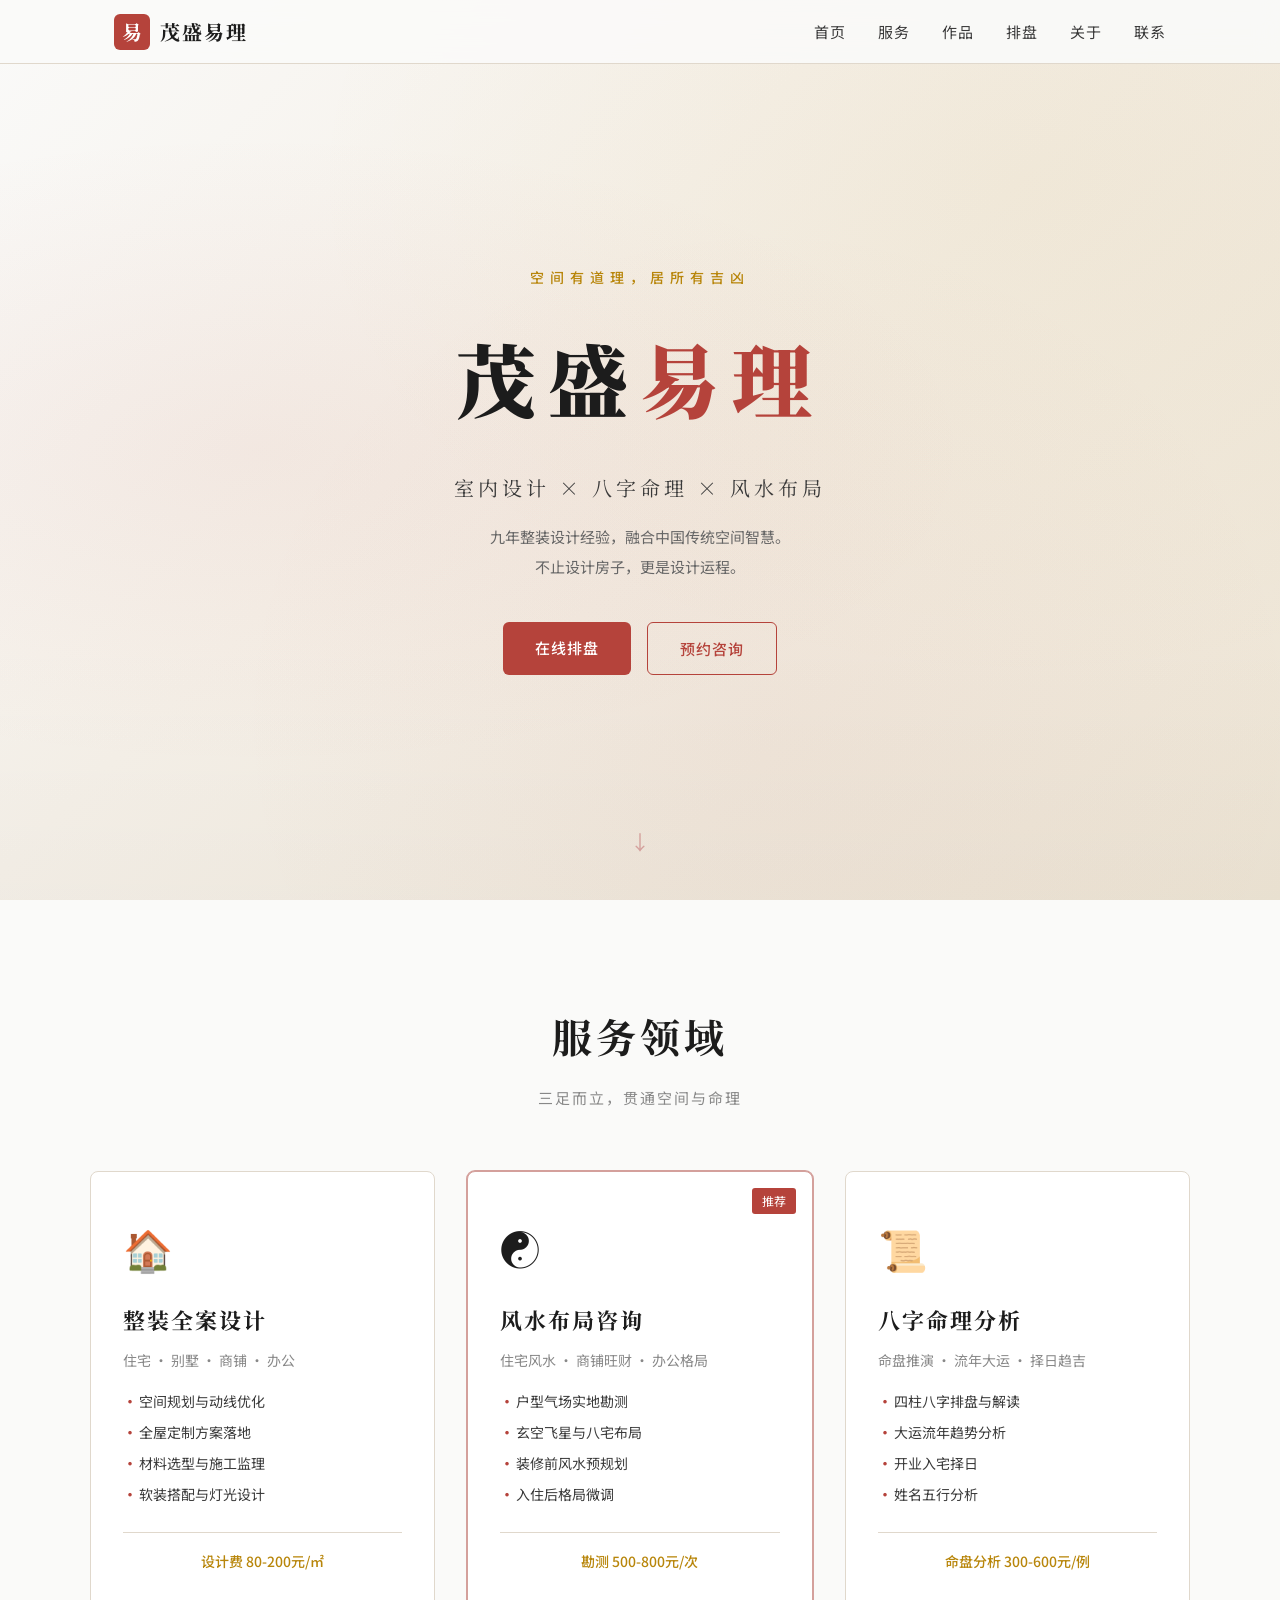
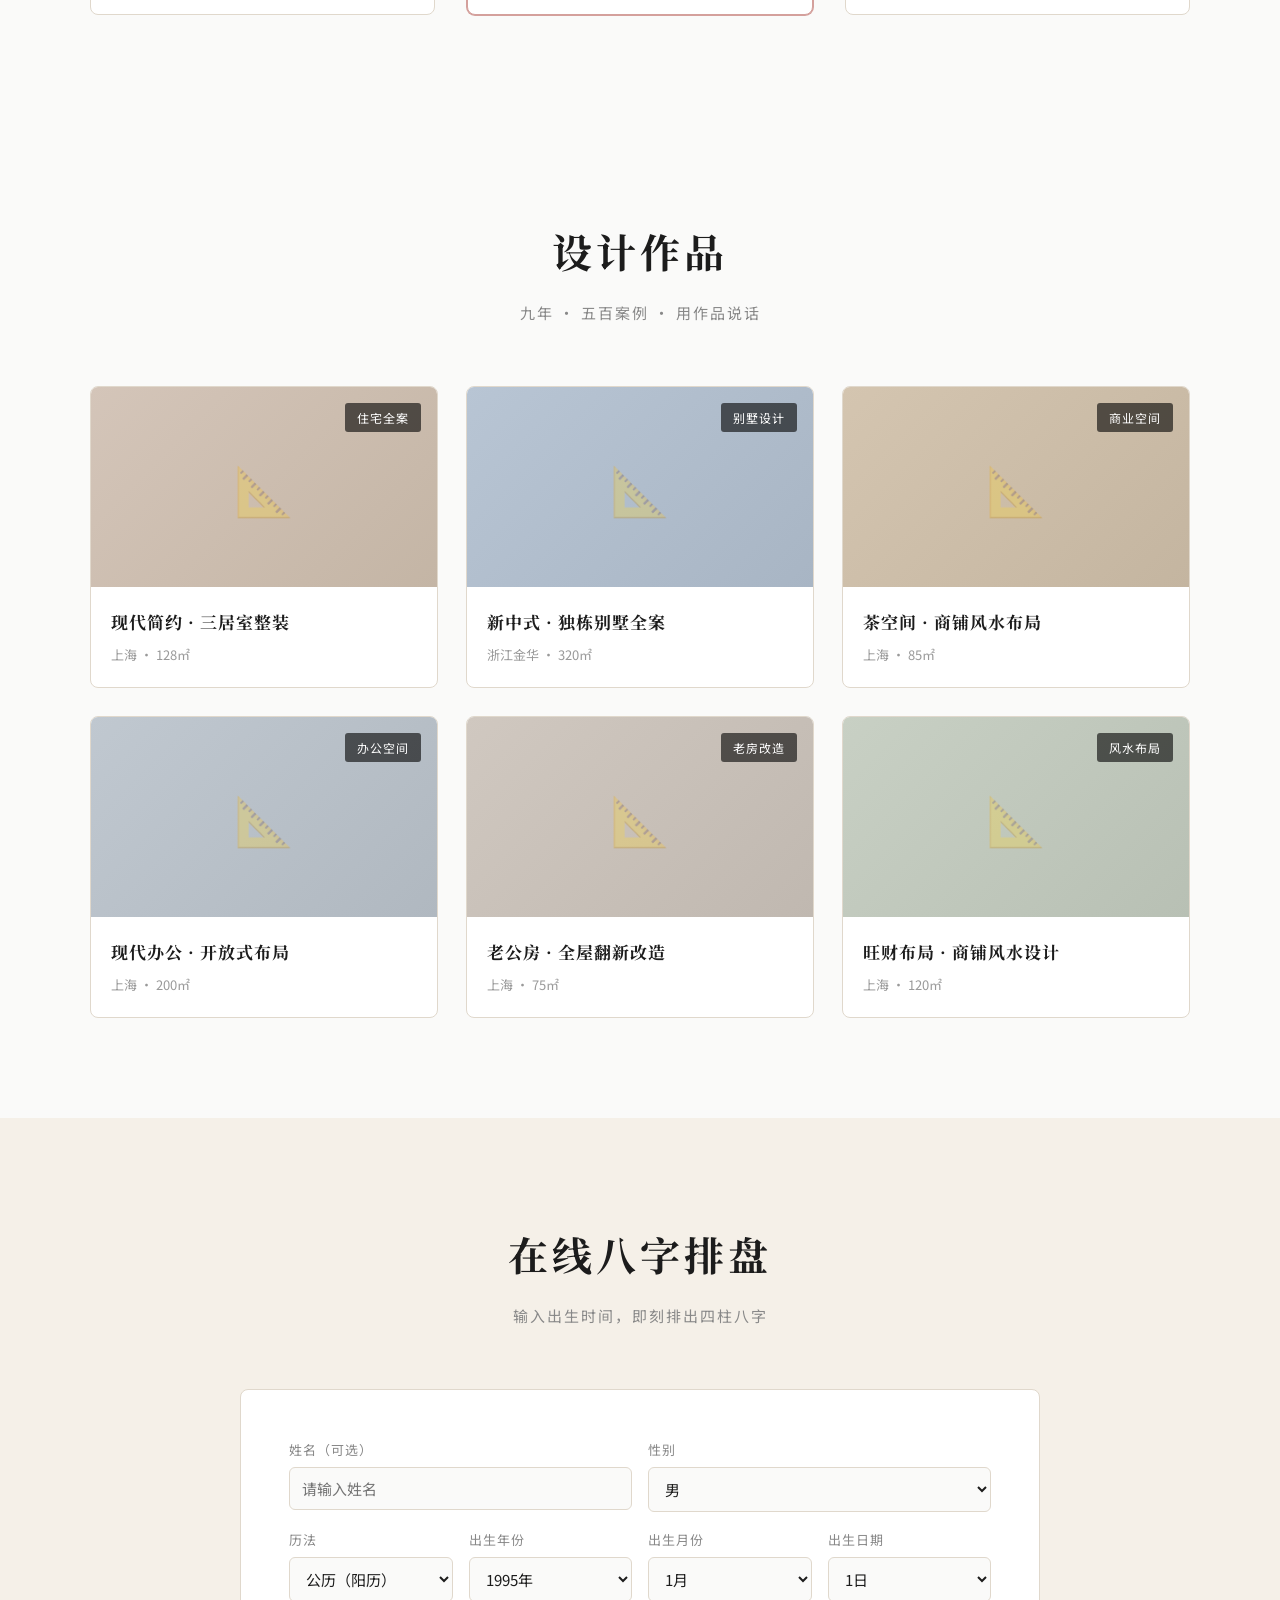
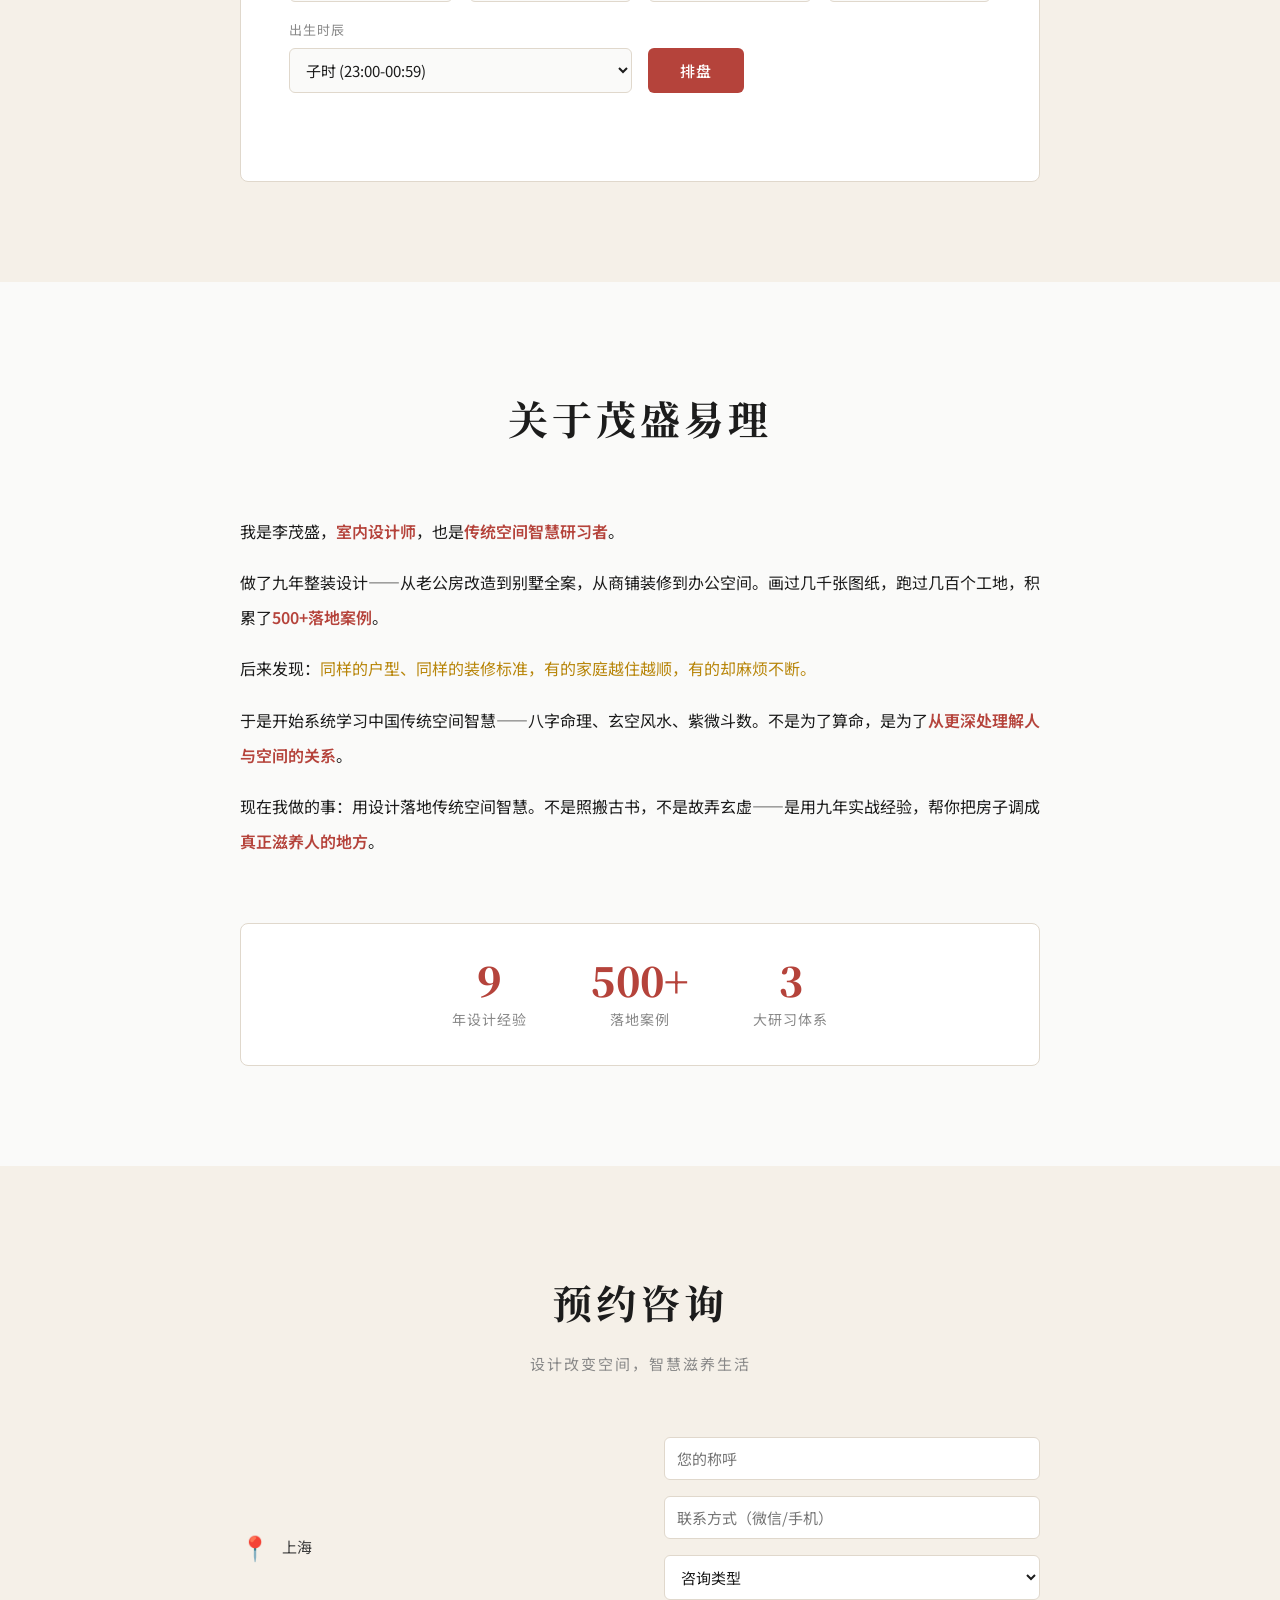
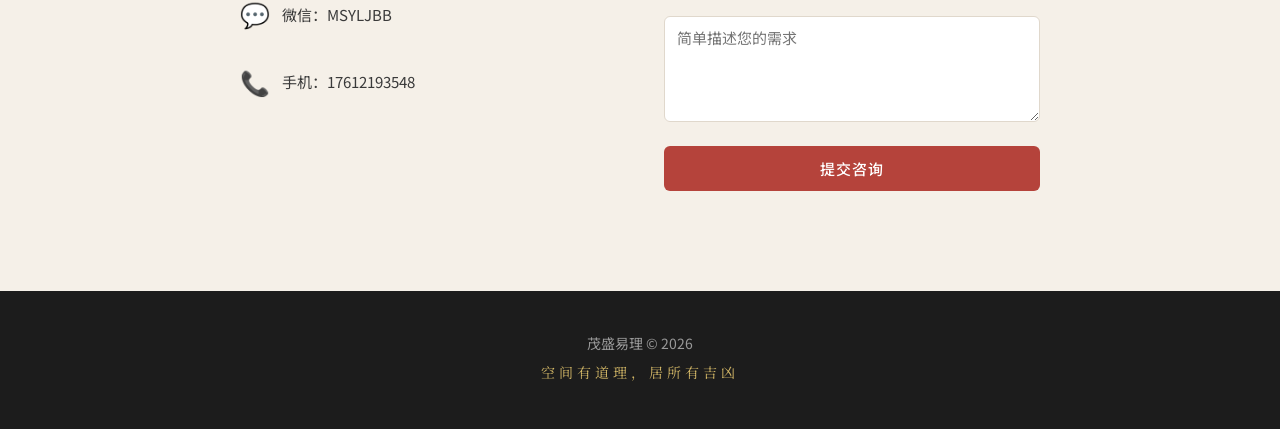
==== commit 77940947: "更新联系方式(微信MSYLJBB+手机17612193548)+接入Netlify表单" ====
--- a/index.html
+++ b/index.html
@@ -293,24 +293,28 @@
         <span>上海</span>
       </div>
       <div class="contact-item">
-        <span class="contact-icon">📱</span>
-        <span>关注抖音：李玄子</span>
+        <span class="contact-icon">💬</span>
+        <span>微信：MSYLJBB</span>
       </div>
       <div class="contact-item">
-        <span class="contact-icon">💬</span>
-        <span>私信咨询，免费初诊户型</span>
-      </div>
-    </div>
-    <form id="contactForm" class="contact-form">
+        <span class="contact-icon">📞</span>
+        <span>手机：17612193548</span>
+      </div>
+    </div>
+    <form name="contact" method="POST" data-netlify="true" netlify-honeypot="bot-field" id="contactForm" class="contact-form">
+      <input type="hidden" name="form-name" value="contact">
+      <p style="display:none;">
+        <label>Don't fill this out: <input name="bot-field"></label>
+      </p>
       <div class="form-group">
-        <input type="text" placeholder="您的称呼" required>
+        <input type="text" name="name" placeholder="您的称呼" required>
       </div>
       <div class="form-group">
-        <input type="text" placeholder="联系方式（微信/手机）" required>
+        <input type="text" name="contact" placeholder="联系方式（微信/手机）" required>
       </div>
       <div class="form-group">
-        <select>
-          <option>咨询类型</option>
+        <select name="type">
+          <option value="">咨询类型</option>
           <option>整装设计</option>
           <option>风水布局</option>
           <option>八字命理</option>
@@ -318,7 +322,7 @@
         </select>
       </div>
       <div class="form-group">
-        <textarea rows="4" placeholder="简单描述您的需求"></textarea>
+        <textarea name="message" rows="4" placeholder="简单描述您的需求"></textarea>
       </div>
       <button type="submit" class="btn-primary">提交咨询</button>
     </form>
